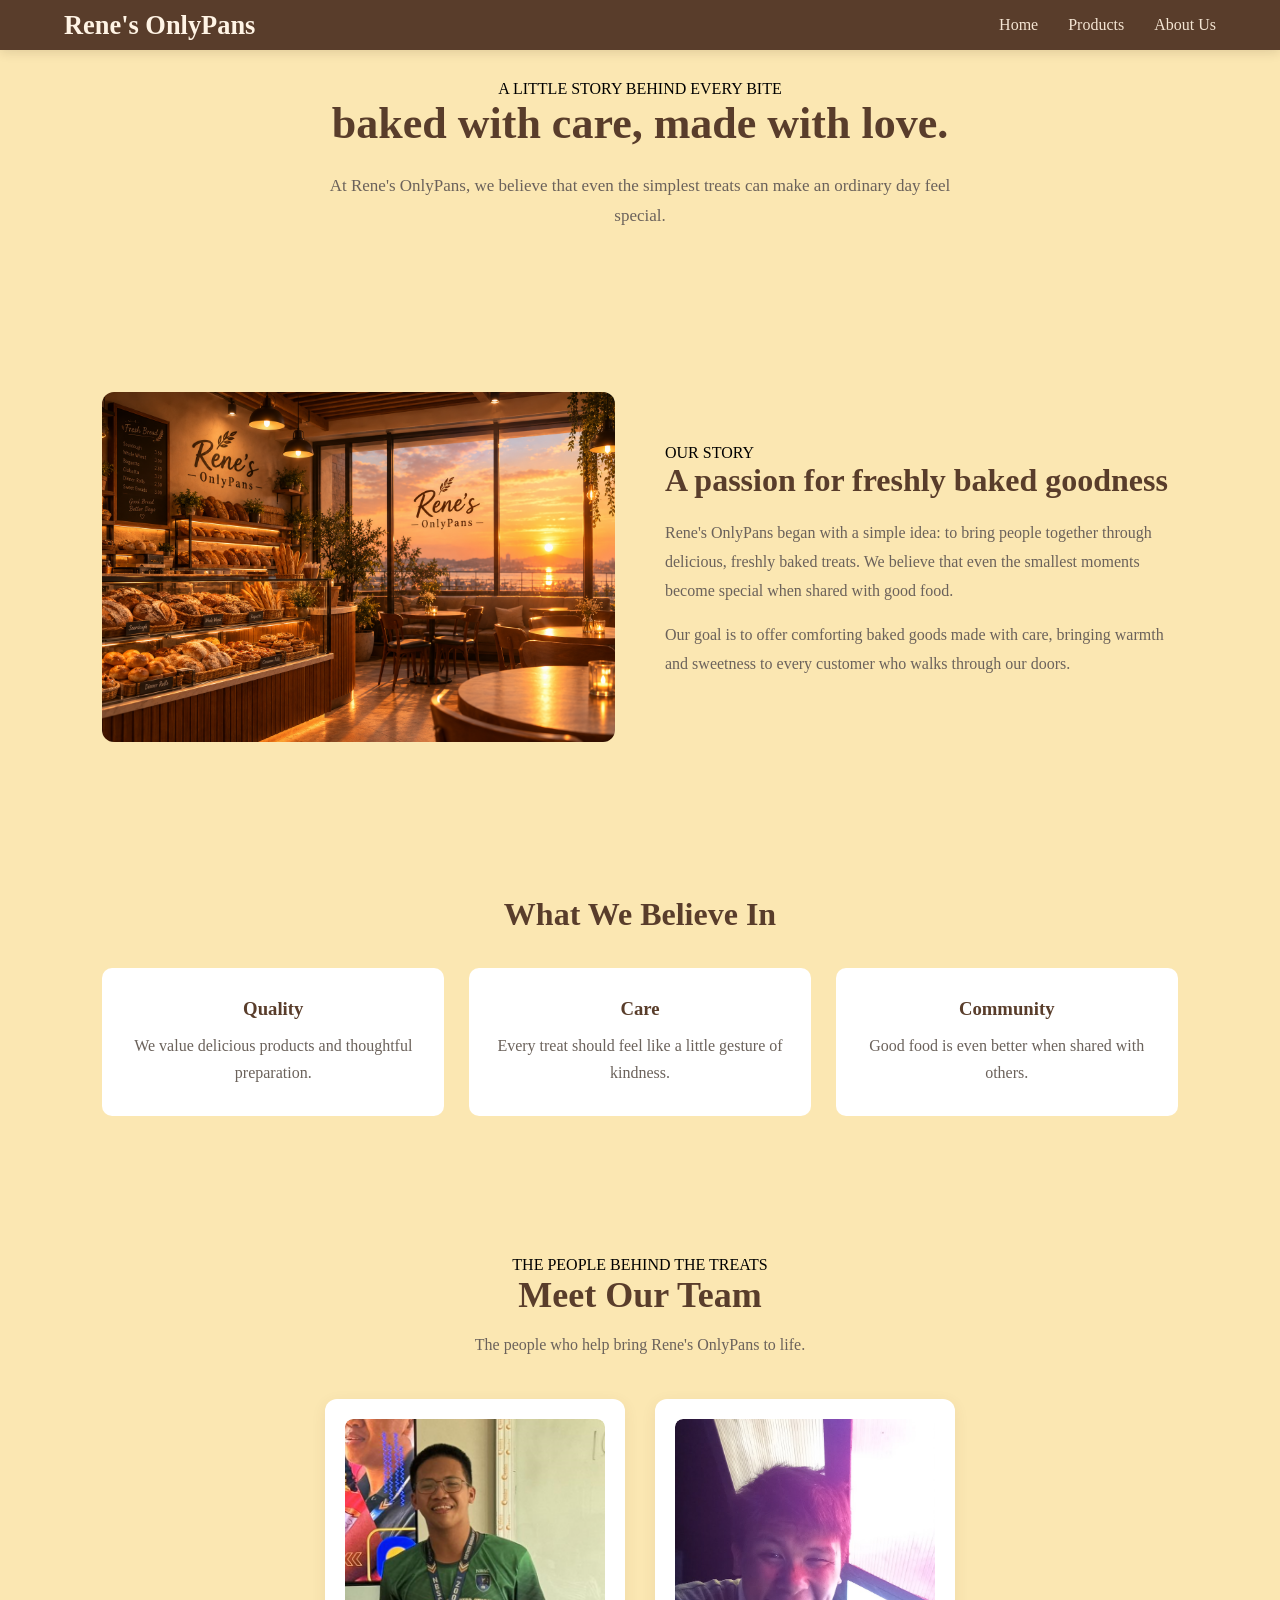
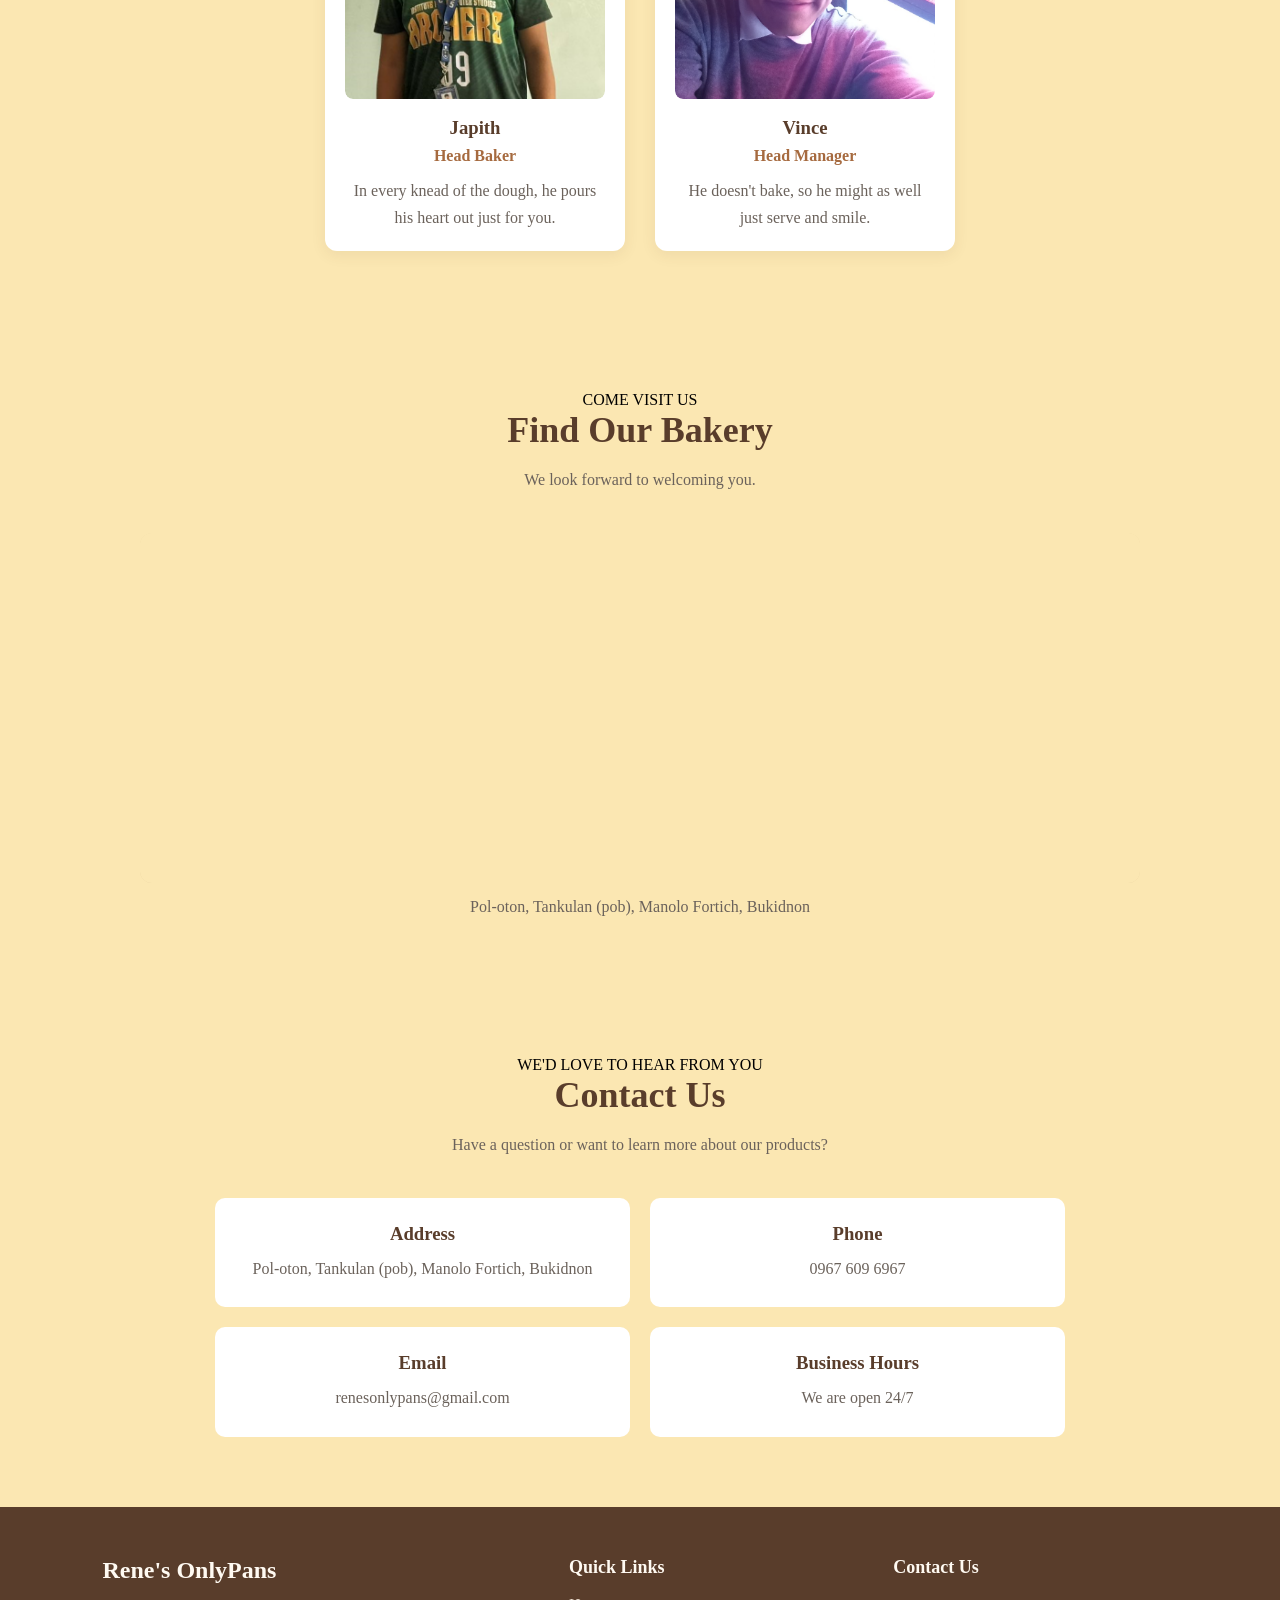
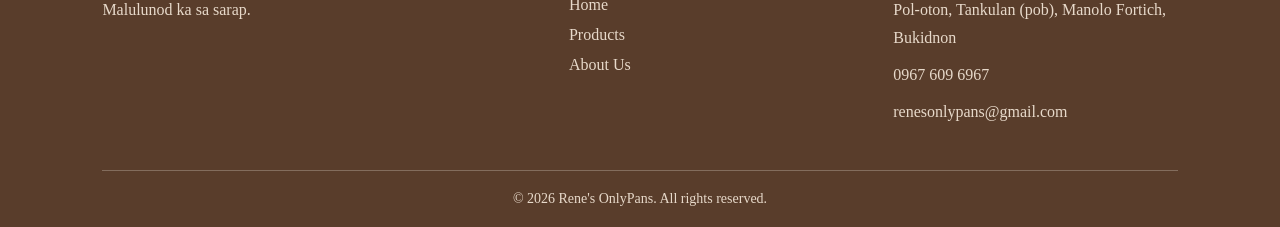
==== about.html @ 85b8dbc4 "created the project" ====
<!DOCTYPE html>
<html lang="en">
<head>
    <meta charset="UTF-8">
    <meta name="viewport" content="width=device-width, initial-scale=1.0">
    <title>About Us | Rene's OnlyPans</title>
    <link rel="stylesheet" href="style.css">
</head>

<body>

    <header>
        <nav class="navbar">
            <a href="index.html" class="logo">Rene's OnlyPans</a>

            <ul class="nav-links">
                <li><a href="index.html">Home</a></li>
                <li><a href="products.html">Products</a></li>
                <li><a href="about.html">About Us</a></li>
            </ul>
        </nav>
    </header>

    <main>
        <section class="about-hero">
            <p class="tagline">A LITTLE STORY BEHIND EVERY BITE</p>
            <h1>baked with care, made with love.</h1>
            <p>
                At Rene's OnlyPans, we believe that even the simplest
                treats can make an ordinary day feel special.
            </p>
        </section>

        
        <section class="about-story">
            <div class="about-image">
                <img src="resources/bakery.png" alt="Inside the Rene's OnlyPans bakery">
            </div>

            <div class="about-content">
                <p class="tagline">OUR STORY</p>
                <h2>A passion for freshly baked goodness</h2>

                <p>
                    Rene's OnlyPans began with a simple idea: to bring
                    people together through delicious, freshly baked treats.
                    We believe that even the smallest moments become
                    special when shared with good food.
                </p>

                <p>
                    Our goal is to offer comforting baked goods made with
                    care, bringing warmth and sweetness to every customer
                    who walks through our doors.
                </p>
            </div>
        </section>

        <section class="about-values">
            <h2>What We Believe In</h2>

            <div class="values-grid">
                <div class="value-card">
                    <h3>Quality</h3>
                    <p>We value delicious products and thoughtful preparation.</p>
                </div>

                <div class="value-card">
                    <h3>Care</h3>
                    <p>Every treat should feel like a little gesture of kindness.</p>
                </div>

                <div class="value-card">
                    <h3>Community</h3>
                    <p>Good food is even better when shared with others.</p>
                </div>
            </div>
        </section>
        
        <section class="team-section">
            <div class="section-heading">
                <p class="tagline">THE PEOPLE BEHIND THE TREATS</p>
                <h2>Meet Our Team</h2>
                <p>The people who help bring Rene's OnlyPans to life.</p>
            </div>

            <div class="team-grid">
    <div class="team-card">
        <div class="portrait-flip">
            <img src="resources/japith.png"
                alt="Portrait of Japith"
                class="portrait-front">

            <img src="resources/jg.png"
                alt="Japith's alternate portrait"
                class="portrait-back">
        </div>

        <h3>Japith</h3>
        <p class="team-role">Head Baker</p>
        <p>In every knead of the dough, he pours his heart out just for you.</p>
    </div>

    <div class="team-card">
        <div class="portrait-flip">
            <img src="resources/vince.jpg"
                alt="Portrait of Vince"
                class="portrait-front">

            <img src="resources/buck.jpg"
                alt="Vince's alternate portrait"
                class="portrait-back">
        </div>

        <h3>Vince</h3>
        <p class="team-role">Head Manager</p>
        <p>He doesn't bake, so he might as well just serve and smile.</p>
    </div>
</div>
        </section>
        
        <section class="location-section">
            <div class="section-heading">
                <p class="tagline">COME VISIT US</p>
                <h2>Find Our Bakery</h2>
                <p>We look forward to welcoming you.</p>
            </div>

            <div class="map-container">
                <iframe
                    src="https://maps.google.com/maps?q=8.367949,124.865828&z=16&output=embed"
                    width="100%"
                    height="350"
                    style="border: 0; border-radius: 12px;"
                    allowfullscreen=""
                    loading="lazy"
                    referrerpolicy="no-referrer-when-downgrade">
                </iframe>
            </div>

            <p class="map-note">
                Pol-oton, Tankulan (pob), Manolo Fortich, Bukidnon
            </p>
        </section>
        
        <section class="contact-section">
            <div class="section-heading">
                <p class="tagline">WE'D LOVE TO HEAR FROM YOU</p>
                <h2>Contact Us</h2>
                <p>Have a question or want to learn more about our products?</p>
            </div>

            <div class="contact-details">
                <div class="contact-item">
                    <h3>Address</h3>
                    <p>Pol-oton, Tankulan (pob), Manolo Fortich, Bukidnon</p>
                </div>

                <div class="contact-item">
                    <h3>Phone</h3>
                    <p>0967 609 6967 </p>
                </div>

                <div class="contact-item">
                    <h3>Email</h3>
                    <p>renesonlypans@gmail.com</p>
                </div>

                <div class="contact-item">
                    <h3>Business Hours</h3>
                    <p>We are open 24/7</p>
                </div>
            </div>
        </section>
        <footer class="site-footer">
    <div class="footer-content">

        <div class="footer-brand">
            <a href="index.html" class="footer-logo">Rene's OnlyPans</a>
            <p>Malulunod ka sa sarap.</p>
        </div>

        <div class="footer-links">
            <h3>Quick Links</h3>
            <a href="index.html">Home</a>
            <a href="products.html">Products</a>
            <a href="about.html">About Us</a>
        </div>

        <div class="footer-contact">
            <h3>Contact Us</h3>
            <p>Pol-oton, Tankulan (pob), Manolo Fortich, Bukidnon</p>
            <p>0967 609 6967 </p>
            <p>renesonlypans@gmail.com</p>
        </div>

    </div>

    <div class="footer-bottom">
        <p>&copy; 2026 Rene's OnlyPans. All rights reserved.</p>
    </div>
</footer>
</main>
<script>
    const header = document.querySelector("header");

    function updateNavbar() {
        if (window.scrollY > 50) {
            header.classList.add("scrolled");
        } else {
            header.classList.remove("scrolled");
        }
    }

    window.addEventListener("scroll", updateNavbar);
    updateNavbar();
</script>
</body>
</html>
---- style.css ----
* {
  margin: 0;
  padding: 0;
  box-sizing: border-box;
}

header {
    background-color: #593D2B;
    padding: 0 5%;
    box-shadow: 0 3px 10px rgba(50, 30, 15, 0.12);

    position: fixed;
    top: 0;
    left: 0;
    width: 100%;
    box-sizing: border-box;
    z-index: 1000;

    transition:
        background-color 0.35s ease,
        backdrop-filter 0.35s ease,
        box-shadow 0.35s ease;
}

header.scrolled {
    background-color: rgba(89, 61, 43, 0.72);
    backdrop-filter: blur(14px);
    -webkit-backdrop-filter: blur(14px);
    box-shadow: 0 4px 20px rgba(35, 22, 14, 0.18);
}

.navbar {
    max-width: 1200px;
    min-height: 50px;
    margin: 0 auto;
    display: flex;
    align-items: center;
    justify-content: space-between;
    gap: 24px;
}

.logo {
    color: #FFF4E5;
    font-size: 1.65rem;
    font-weight: bold;
    text-decoration: none;
    white-space: nowrap;
}

.nav-links {
    display: flex;
    align-items: center;
    gap: 30px;
    list-style: none;
    margin: 0;
    padding: 0;
}

.nav-links a {
    color: #F4E5D3;
    text-decoration: none;
    font-size: 1rem;
    font-weight: 500;
    transition: color 0.2s ease;
}

.nav-links a:hover {
    color: #E6B77A;
}

@media (max-width: 600px) {
    header {
        padding: 0 5%;
    }

    .navbar {
        min-height: 75px;
        flex-wrap: wrap;
        justify-content: center;
        padding: 16px 0;
        gap: 14px;
    }

    .logo {
        font-size: 1.45rem;
    }

    .nav-links {
        gap: 20px;
        flex-wrap: wrap;
        justify-content: center;
    }
}

.featured {
    background-color: #FBE7B2;
    padding: 70px 8%;
    text-align: center;
}

.section-heading {
    margin-bottom: 40px;
}

.section-heading h2 {
    color: #593D2B;
    font-size: 36px;
    margin-bottom: 15px;
}

.section-heading > p:last-child {
    color: #6B625B;
    line-height: 1.7;
}

.featured-grid {
    display: grid;
    grid-template-columns: repeat(3, 1fr);
    gap: 25px;
    margin-bottom: 35px;
    text-align: left;
}

.product-card {
    background-color: #29231F;
    padding: 15px;
    border-radius: 10px;
    box-shadow: 0 8px 15px rgba(0, 0, 0, 0.15),
                0 20px 40px rgba(0, 0, 0, 0.25);

    transition: transform 0.3s ease, box-shadow 0.3s ease;
}

.product-card:hover {
    transform: translateY(-6px);
    box-shadow: 0 12px 20px rgba(0, 0, 0, 0.2),
                0 25px 45px rgba(0, 0, 0, 0.3);
}

.product-card img {
    width: 100%;
    height: 200px;
    object-fit: cover;
    object-position: center;
    border-radius: 7px;
    margin-bottom: 15px;
    display: block;
}

.featured {
    background-color: #FBE7B2;
    padding: 70px 8%;
    text-align: center;
}

.section-heading {
    margin-bottom: 40px;
}

.section-heading h2 {
    color: #593D2B;
    font-size: 36px;
    margin-bottom: 15px;
}

.section-heading > p:last-child {
    color: #6B625B;
    line-height: 1.7;
}

.featured-grid {
    display: grid;
    grid-template-columns: repeat(3, 1fr);
    gap: 25px;
    margin-bottom: 35px;
    text-align: left;
}

.product-card {
    background-color: white;
    padding: 15px;
    border-radius: 10px;
    box-shadow: 0 4px 15px rgba(89, 61, 43, 0.08);
}

.product-card img {
    width: 100%;
    height: 200px;
    object-fit: cover;
    border-radius: 7px;
    margin-bottom: 15px;
}

.product-card h3 {
    color: #593D2B;
    margin-bottom: 8px;
}

.product-card p {
    color: #6B625B;
    line-height: 1.6;
    margin-bottom: 10px;
}

@media (max-width: 768px) {
    .featured-grid {
        grid-template-columns: 1fr;
    }

    .section-heading h2 {
        font-size: 28px;
    }
}

.products-intro {
    text-align: center;
    padding: 142px 8% 40px;
}

.products-intro h1 {
    color: #593D2B;
    font-size: 42px;
    margin-bottom: 15px;
}

.products-intro > p:last-child {
    color: #6B625B;
    line-height: 1.7;
}

.products-section {
    padding: 20px 8% 80px;
}

.products-grid {
    display: grid;
    grid-template-columns: repeat(3, 1fr);
    gap: 25px;
}

.product-price {
    color: #A66A3F;
    font-weight: bold;
    margin-top: 12px;
}

@media (max-width: 768px) {
    .products-grid {
        grid-template-columns: repeat(2, 1fr);
    }

    .products-intro h1 {
        font-size: 34px;
    }
}

@media (max-width: 480px) {
    .products-grid {
        grid-template-columns: 1fr;
    }
}

.about-hero {
    background-color: #FBE7B2;
    text-align: center;
    padding: 80px 12%;
}

.about-hero h1 {
    color: #593D2B;
    font-size: 44px;
    line-height: 1.2;
    margin-bottom: 20px;
}

.about-hero > p:last-child {
    color: #6B625B;
    font-size: 17px;
    line-height: 1.8;
    max-width: 650px;
    margin: 0 auto;
}

.about-story {
    display: grid;
    grid-template-columns: 1fr 1fr;
    align-items: center;
    gap: 50px;
    padding: 80px 8%;
}

.about-image img {
    width: 100%;
    height: 350px;
    object-fit: cover;
    border-radius: 12px;
}

.about-content h2 {
    color: #593D2B;
    font-size: 32px;
    margin-bottom: 20px;
}

.about-content > p:not(.tagline) {
    color: #6B625B;
    line-height: 1.8;
    margin-bottom: 15px;
}

.about-values {
    background-color: #FBE7B2;
    padding: 70px 8%;
    text-align: center;
}

.about-values > h2 {
    color: #593D2B;
    font-size: 32px;
    margin-bottom: 35px;
}

.values-grid {
    display: grid;
    grid-template-columns: repeat(3, 1fr);
    gap: 25px;
}

.value-card {
    background-color: white;
    padding: 30px 20px;
    border-radius: 10px;
}

.value-card h3 {
    color: #593D2B;
    margin-bottom: 12px;
}

.value-card p {
    color: #6B625B;
    line-height: 1.7;
}

@media (max-width: 768px) {
    .about-hero h1 {
        font-size: 34px;
    }

    .about-story {
        grid-template-columns: 1fr;
        gap: 30px;
        padding: 50px 6%;
    }

    .values-grid {
        grid-template-columns: 1fr;
    }
}

.bakery-section {
    padding: 70px 8%;
    text-align: center;
}

.bakery-photo {
    max-width: 900px;
    margin: 0 auto;
}

.bakery-photo img {
    display: block;
    width: 100%;
    height: 420px;
    object-fit: cover;
    border-radius: 12px;
}

.bakery-photo p {
    color: #6B625B;
    margin-top: 12px;
}

.team-section {
    background-color: #FBE7B2;
    padding: 70px 8%;
    text-align: center;
}

.team-grid {
    display: grid;
    grid-template-columns: repeat(2, minmax(0, 300px));
    justify-content: center;
    gap: 30px;
}

.team-card {
    background-color: white;
    padding: 20px;
    border-radius: 12px;
    box-shadow: 0 4px 15px rgba(89, 61, 43, 0.08);
}

.team-card img {
    width: 100%;
    height: 280px;
    object-fit: cover;
    border-radius: 8px;
    margin-bottom: 18px;
}

.team-card h3 {
    color: #593D2B;
    margin-bottom: 8px;
}

.team-role {
    color: #A66A3F;
    font-weight: bold;
    margin-bottom: 12px;
}

.team-card p:last-child {
    color: #6B625B;
    line-height: 1.7;
}

.portrait-flip {
    position: relative;
    width: 100%;
    height: 280px;
    margin-bottom: 18px;
    overflow: hidden;
    border-radius: 8px;
}

.portrait-flip img {
    position: absolute;
    top: 0;
    left: 0;
    width: 100%;
    height: 100%;
    object-fit: cover;
    display: block;
    margin: 0;
    border-radius: 8px;
    transition: opacity 0.5s ease;
}

/* Front image is visible by default */
.portrait-front {
    opacity: 1;
    z-index: 2;
}

/* Back image stays underneath */
.portrait-back {
    opacity: 0;
    z-index: 1;
}

/* Hover fades the front image away */
.team-card:hover .portrait-front {
    opacity: 0;
}

.team-card:hover .portrait-back {
    opacity: 1;
}

.location-section {
    padding: 70px 8%;
    text-align: center;
}

.map-container {
    max-width: 1000px;
    margin: 0 auto;
    overflow: hidden;
    border-radius: 12px;
}

.map-container iframe {
    display: block;
}

.map-note {
    color: #6B625B;
    margin-top: 15px;
}

.contact-section {
    background-color: #FBE7B2;
    padding: 70px 8%;
    text-align: center;
}

.contact-details {
    display: grid;
    grid-template-columns: repeat(2, minmax(0, 1fr));
    gap: 20px;
    max-width: 850px;
    margin: 0 auto;
}

.contact-item {
    background-color: white;
    padding: 25px 20px;
    border-radius: 10px;
}

.contact-item h3 {
    color: #593D2B;
    margin-bottom: 10px;
}

.contact-item p {
    color: #6B625B;
    line-height: 1.7;
    overflow-wrap: anywhere;
}

@media (max-width: 600px) {
    .bakery-photo img {
        height: 280px;
    }

    .team-grid,
    .contact-details {
        grid-template-columns: 1fr;
    }

    .team-card img {
        height: 300px;
    }
}

.site-footer {
    background-color: #593D2B;
    color: #FFFaf2;
    padding: 50px 8% 20px;
}

.footer-content {
    display: grid;
    grid-template-columns: 1.5fr 1fr 1fr;
    gap: 40px;
    padding-bottom: 35px;
}

.footer-logo {
    display: inline-block;
    color: #FFFaf2;
    font-size: 24px;
    font-weight: bold;
    text-decoration: none;
    margin-bottom: 12px;
}

.footer-brand p,
.footer-contact p {
    color: #E7D9CA;
    line-height: 1.8;
    margin-bottom: 8px;
    overflow-wrap: anywhere;
}

.footer-links h3,
.footer-contact h3 {
    font-size: 18px;
    margin-bottom: 18px;
}

.footer-links a {
    display: block;
    color: #E7D9CA;
    text-decoration: none;
    margin-bottom: 12px;
    transition: color 0.3s ease;
}

.footer-links a:hover {
    color: #D9A66C;
}

.footer-bottom {
    border-top: 1px solid rgba(255, 250, 242, 0.25);
    padding-top: 20px;
    text-align: center;
    color: #E7D9CA;
    font-size: 14px;
}

@media (max-width: 768px) {
    .footer-content {
        grid-template-columns: 1fr 1fr;
        gap: 30px;
    }

    .footer-brand {
        grid-column: 1 / -1;
    }
}

@media (max-width: 480px) {
    .footer-content {
        grid-template-columns: 1fr;
    }

    .footer-brand {
        grid-column: auto;
    }
}

.order-section {
    padding: 30px 8%;
}

.order-section > h2 {
    color: #593D2B;
    font-size: 28px;
    margin-bottom: 8px;
}

.order-section > p {
    color: #6B625B;
    margin-bottom: 20px;
}

/* Three compact products per row */
.order-products {
    display: grid;
    grid-template-columns: repeat(3, minmax(0, 1fr));
    gap: 14px;
}

.order-product {
    display: grid;
    grid-template-columns: 65px minmax(0, 1fr);
    align-items: center;
    gap: 10px;
    padding: 10px;
    background-color: #FFFAF2;
    border: 1px solid #E9DCCB;
    border-radius: 10px;
    box-shadow: 0 4px 10px rgba(89, 61, 43, 0.10);
    transition: transform 0.2s ease, box-shadow 0.2s ease;
}

.order-product:hover {
    transform: translateY(-3px);
    box-shadow: 0 8px 16px rgba(89, 61, 43, 0.18);
}

.order-product img {
    width: 65px;
    height: 65px;
    object-fit: cover;
    border-radius: 7px;
    display: block;
}

.order-product-info {
    min-width: 0;
}

.order-product-info h3 {
    color: #593D2B;
    font-size: 14px;
    margin: 0 0 4px;
}

.order-product-info p {
    color: #A66A3F;
    font-size: 13px;
    font-weight: bold;
    margin: 0 0 8px;
}

.order-product-info label {
    display: block;
    color: #593D2B;
    font-size: 12px;
    margin-bottom: 4px;
}

.order-product-info input {
    width: 100%;
    max-width: 75px;
    padding: 6px;
    border: 1px solid #D8C5B2;
    border-radius: 5px;
    font-size: 13px;
    box-sizing: border-box;
}

.cart-total {
    text-align: right;
    margin-top: 20px;
    color: #593D2B;
}

@media (max-width: 900px) {
    .order-products {
        grid-template-columns: repeat(2, minmax(0, 1fr));
    }
}

@media (max-width: 520px) {
    .order-section {
        padding: 25px 5%;
    }

    .order-products {
        grid-template-columns: 1fr;
        gap: 10px;
    }

    .order-product {
        grid-template-columns: 65px minmax(0, 1fr);
    }
}

.order-intro {
    background: linear-gradient(
        135deg,
        #FFF1CC,
        #FFF8EC,
        #FBE7B2
    );
    text-align: center;
    padding: 125px 8% 55px;
    box-sizing: border-box;
    border-bottom: 1px solid #E9DCCB;
    position: relative;
    overflow: hidden;
}

/* Small decorative accents */
.order-intro::before,
.order-intro::after {
    content: "✦";
    position: absolute;
    color: rgba(166, 106, 63, 0.18);
    font-size: 100px;
    pointer-events: none;
}

.order-intro::before {
    top: 25px;
    left: 8%;
    transform: rotate(-15deg);
}

.order-intro::after {
    bottom: 5px;
    right: 8%;
    transform: rotate(15deg);
}

.order-intro .tagline {
    color: #A66A3F;
    font-size: 12px;
    font-weight: bold;
    letter-spacing: 4px;
    margin-bottom: 18px;
}

.order-intro h1 {
    color: #593D2B;
    font-size: clamp(34px, 5vw, 48px);
    line-height: 1.15;
    margin: 0 0 18px;
}

.order-description {
    max-width: 520px;
    margin: 0 auto 22px;
    color: #6B625B;
    font-size: 16px;
    line-height: 1.8;
}

.order-intro-divider {
    display: flex;
    justify-content: center;
    align-items: center;
    gap: 12px;
    color: #A66A3F;
    font-size: 12px;
}

@media (max-width: 600px) {
    .order-intro {
        padding: 115px 6% 40px;
    }

    .order-intro .tagline {
        letter-spacing: 2px;
    }

    .order-intro::before,
    .order-intro::after {
        font-size: 60px;
    }
}

.order-cta {
    text-align: center;
    margin-top: 40px;
}

.order-cta p {
    color: #6B625B;
    margin-bottom: 18px;
}

@media (max-width: 600px) {
    .order-intro {
        padding: 150px 5% 45px;
    }

    .order-intro h1 {
        font-size: 32px;
    }
}

.customer-section {
    background-color: #FBE7B2;
    padding: 50px 8%;
}

.customer-section h2 {
    color: #593D2B;
    font-size: 30px;
    margin-bottom: 10px;
}

.customer-section > p {
    color: #6B625B;
    margin-bottom: 30px;
}

#customer-form {
    max-width: 700px;
}

.form-group {
    margin-bottom: 22px;
}

.form-group > label {
    display: block;
    color: #593D2B;
    font-weight: bold;
    margin-bottom: 8px;
}

.form-group input[type="text"],
.form-group input[type="tel"],
.form-group textarea {
    width: 100%;
    padding: 12px;
    border: 1px solid #D8C5B2;
    border-radius: 6px;
    font: inherit;
    background-color: white;
}

.form-group textarea {
    min-height: 100px;
    resize: vertical;
}

.order-type-options {
    display: flex;
    flex-wrap: wrap;
    gap: 25px;
}

.order-type-options label {
    display: flex;
    align-items: center;
    gap: 8px;
    color: #593D2B;
}

.order-type-options input {
    accent-color: #593D2B;
}

.checkout-section,
.payment-section,
.success-section {
    padding: 50px 8%;
}

.checkout-section h2,
.payment-section h2,
.success-section h2 {
    color: #593D2B;
    font-size: 30px;
    margin-bottom: 12px;
}

.checkout-section > p,
.payment-section > p,
.success-section > p {
    color: #6B625B;
    line-height: 1.7;
    margin-bottom: 25px;
}

.empty-cart {
    color: #6B625B;
    padding: 20px 0;
}

.summary-item {
    display: flex;
    justify-content: space-between;
    gap: 20px;
    padding: 15px 0;
    border-bottom: 1px solid #E9DCCB;
    color: #593D2B;
}

.checkout-total {
    width: 100%;
    max-width: 450px;
    margin: 25px auto;
    color: #593D2B;
    box-sizing: border-box;
    align-self: center;
    justify-content: center;
}

.checkout-total p {
    display: flex;
    justify-content: space-between;
    gap: 20px;
    margin-bottom: 12px;
}

.checkout-total h3 {
    display: flex;
    justify-content: space-between;
    gap: 20px;
    border-top: 1px solid #D8C5B2;
    padding-top: 18px;
    margin-top: 15px;
}

.secondary-button {
    background-color: #E9DCCB;
    color: #593D2B;
    padding: 14px 24px;
    border: none;
    border-radius: 6px;
    font-weight: bold;
    cursor: pointer;
    margin-right: 10px;
}

.checkout-section button,
.payment-section button,
.success-section button {
    cursor: pointer;
    border: none;
    font: inherit;
}

.payment-section,
.success-section {
    background-color: #FFFaf2;
}

.payment-section label {
    display: block;
    color: #593D2B;
    font-weight: bold;
    margin: 20px 0 8px;
}

.payment-section select {
    display: block;
    width: 100%;
    max-width: 400px;
    padding: 12px;
    margin-bottom: 25px;
    border: 1px solid #D8C5B2;
    border-radius: 6px;
    background-color: white;
    font: inherit;
}

#review-actions {
    margin-top: 20px;
}

#review-actions[hidden],
#payment-section[hidden],
#success-section[hidden],
#address-group[hidden] {
    display: none;
}

@media (max-width: 480px) {
    .summary-item {
        flex-direction: column;
        gap: 5px;
    }

    .checkout-total {
        max-width: 100%;
    }
}

.checkout-section {
    background-color: #FBE7B2;
    padding: 60px 8%;
}

.checkout-section > h2 {
    color: #593D2B;
    font-size: 32px;
    margin-bottom: 10px;
}

.checkout-section > p {
    color: #6B625B;
    margin-bottom: 30px;
}

#summary-content {
    background-color: #FFFaf2;
    border: 1px solid #E9DCCB;
    border-radius: 10px;
    padding: 25px;
}

.summary-item {
    display: flex;
    justify-content: space-between;
    align-items: center;
    gap: 20px;
    padding: 18px 0;
    border-bottom: 1px solid #E9DCCB;
    color: #593D2B;
}

.summary-item:first-child {
    padding-top: 0;
}

.summary-item span {
    line-height: 1.6;
}

.summary-item strong {
    white-space: nowrap;
    color: #A66A3F;
}

.order-customer-summary {
    padding-top: 20px;
    margin-top: 10px;
}

.order-customer-summary p {
    color: #6B625B;
    line-height: 1.8;
    overflow-wrap: anywhere;
}

.empty-cart {
    color: #8A8179;
    text-align: center;
    padding: 20px 0;
}

.checkout-total {
    max-width: 450px;
    margin: 30px 0 30px auto;
    padding: 25px;
    background-color: #FFFaf2;
    border-radius: 10px;
}

.checkout-total p {
    display: flex;
    justify-content: space-between;
    gap: 20px;
    color: #6B625B;
    margin-bottom: 15px;
}

.checkout-total h3 {
    display: flex;
    justify-content: space-between;
    gap: 20px;
    border-top: 1px solid #D8C5B2;
    padding-top: 20px;
    margin-top: 10px;
    color: #593D2B;
    font-size: 22px;
}

#review-actions {
    display: flex;
    flex-wrap: wrap;
    gap: 12px;
    margin-top: 20px;
}

#review-actions[hidden] {
    display: none;
}

#review-actions .hero-button,
#review-order-btn {
    border: none;
    cursor: pointer;
    font: inherit;
}

@media (max-width: 600px) {
    .checkout-section {
        padding: 40px 6%;
    }

    #summary-content {
        padding: 18px;
    }

    .summary-item {
        align-items: flex-start;
        flex-direction: column;
        gap: 8px;
    }

    .checkout-total {
        max-width: 100%;
        padding: 20px;
    }

    .checkout-total h3 {
        font-size: 19px;
    }
}

.hero {
    min-height: 580px;
    display: flex;
    align-items: center;
    justify-content: center;
    text-align: center;
    padding: 60px 20px;
    background:
        linear-gradient(
            rgba(35, 22, 14, 0.58),
            rgba(35, 22, 14, 0.68)
        ),
        url("resources/bread.png");

    background-size: cover;
    background-position: center;
    background-repeat: no-repeat;

    color: #FFFAF2;

}

.hero-content {
    max-width: 750px;
}

.hero-tagline {
    color: #E6B77A;
    font-size: 0.85rem;
    font-weight: bold;
    letter-spacing: 4px;
    margin-bottom: 18px;
}

.hero h1 {
    font-size: clamp(2.5rem, 6vw, 4.5rem);
    line-height: 1.1;
    margin: 0 0 24px;
}

.hero-description {
    max-width: 550px;
    margin: 0 auto 32px;
    font-size: 1.1rem;
    line-height: 1.8;
    color: #F4E5D3;
}

.hero-button {
    display: inline-block;
    padding: 14px 30px;
    background-color: #29231F;
    color: #e7dad1;
    text-decoration: none;
    font-weight: bold;
    border-radius: 6px;
    transition: background-color 0.2s, transform 0.2s;
}

.hero-button:hover {
    background-color: #46352A;
    transform: translateY(-2px);
}

@media (max-width: 600px) {
    .hero {
        min-height: 480px;
    }

    .hero-description {
        font-size: 1rem;
    }
}

body {
    background-color: #FBE7B2;
}

.map-container iframe {
    width: 100%;
    height: 350px;
    border: 10px solid #080808;
    border-radius: 30px;
    box-shadow: 0 6px 18px rgba(89, 61, 43, 0.2);
    box-sizing: border-box;
}
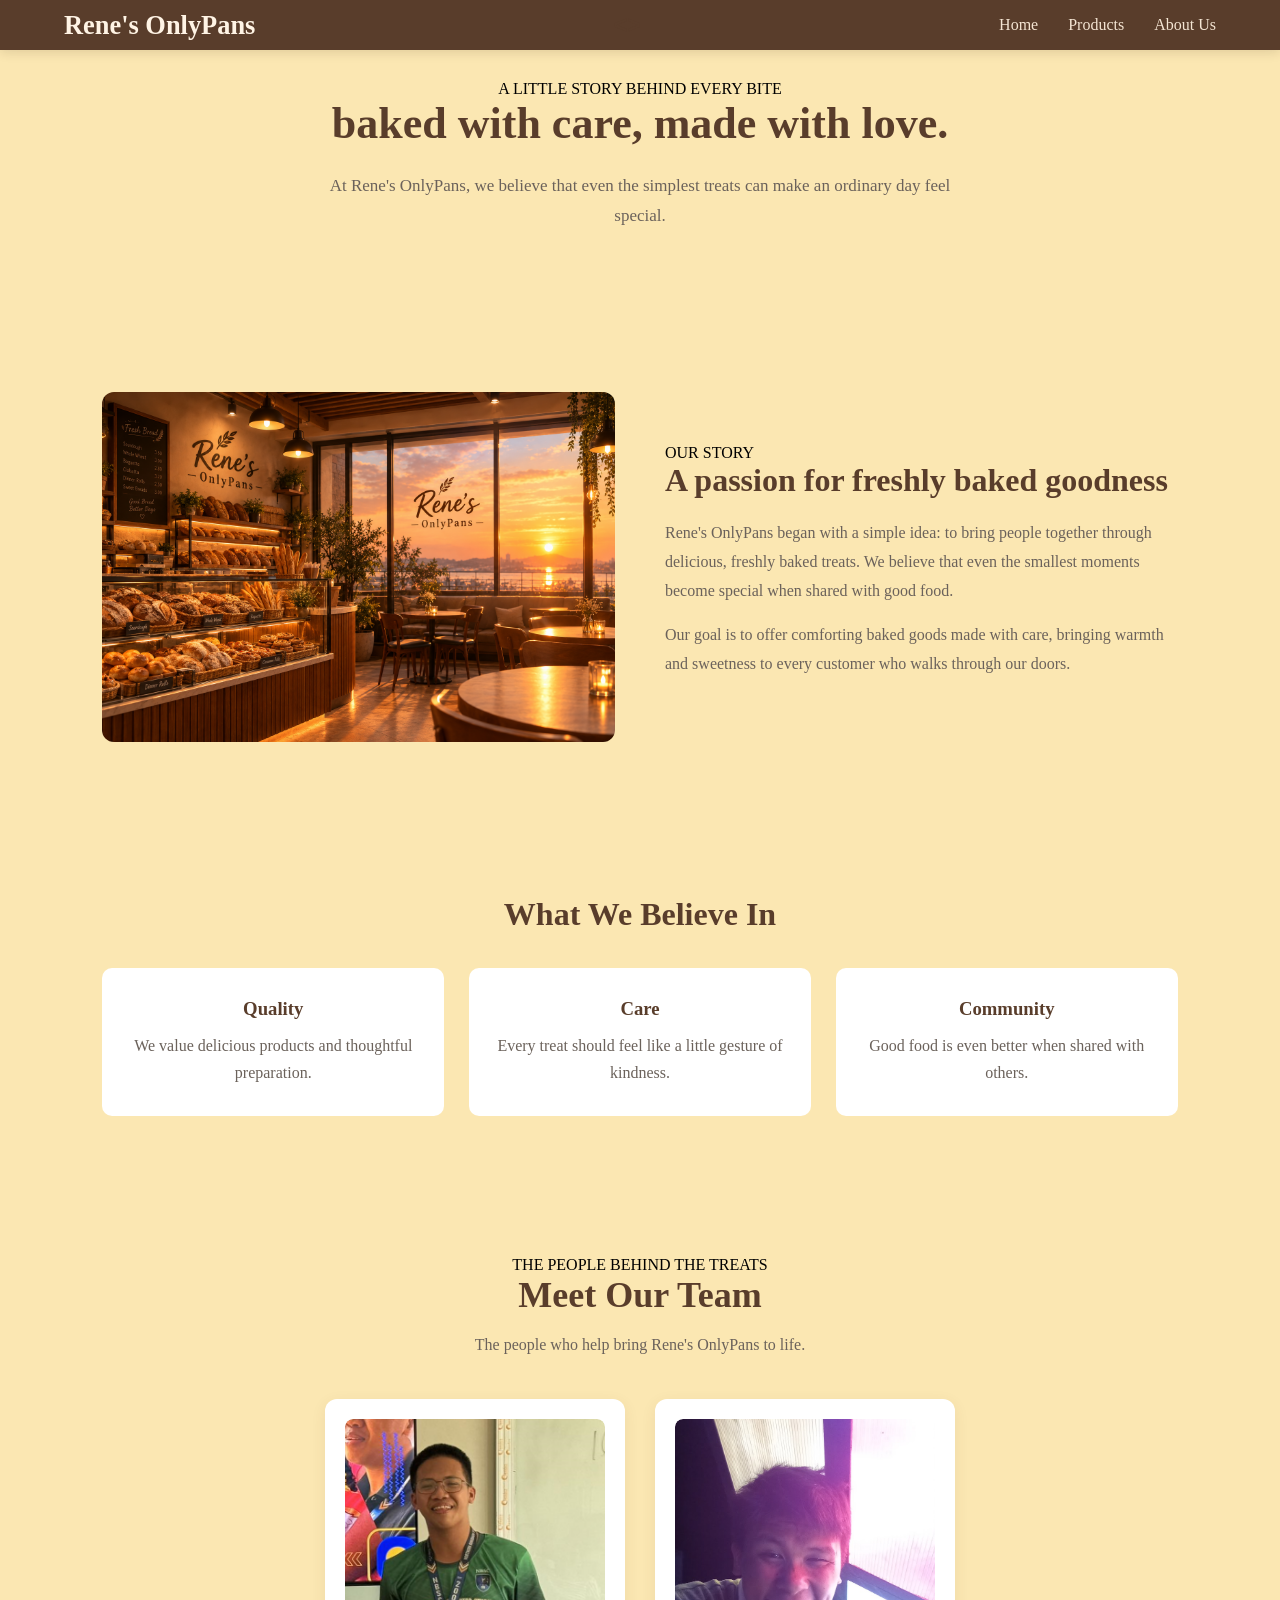
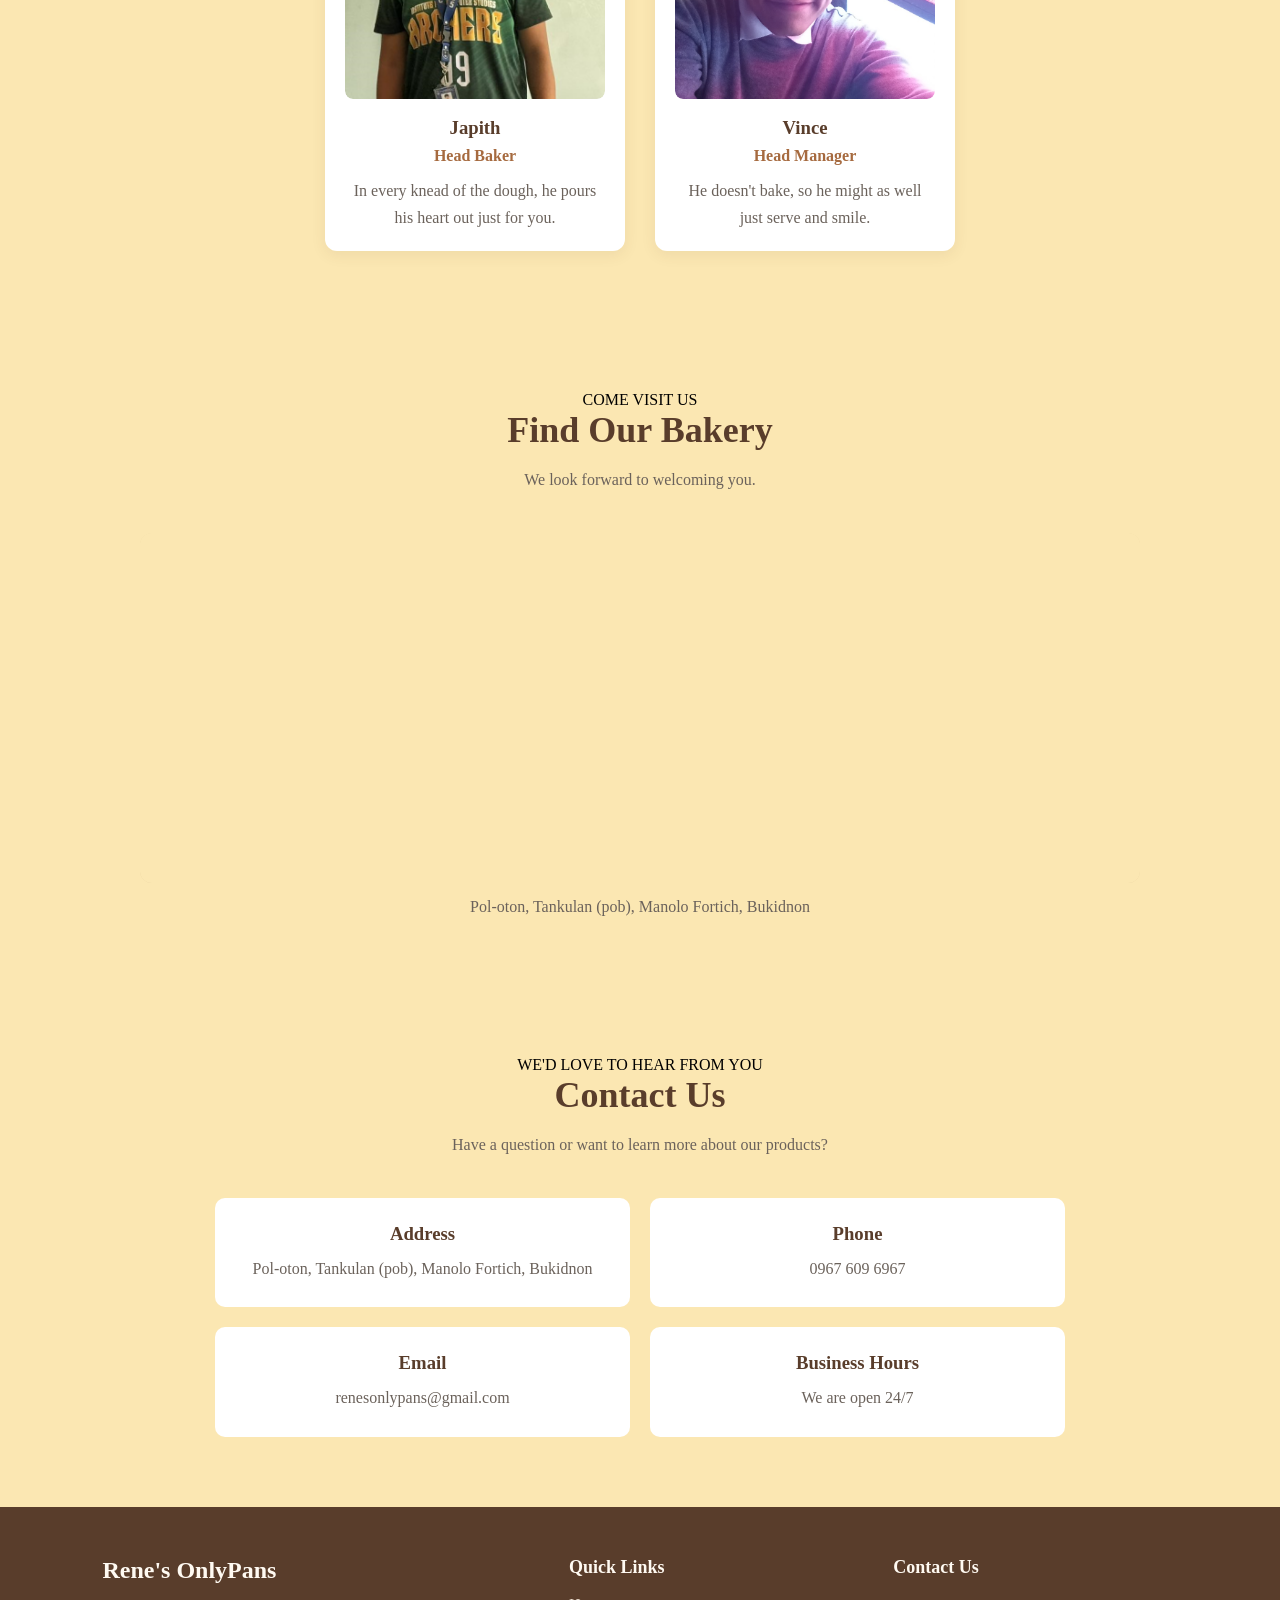
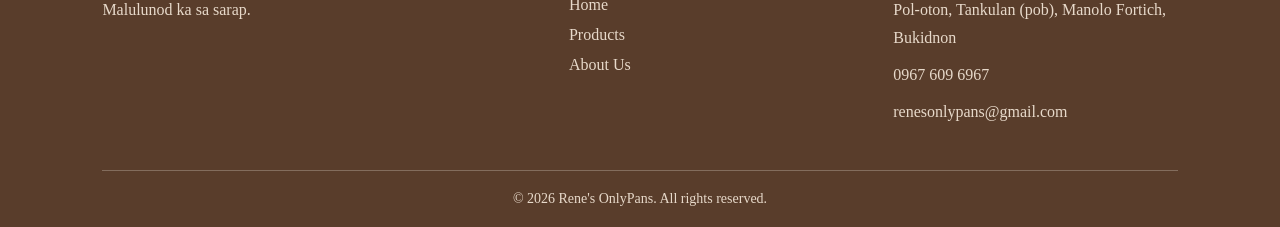
==== commit 328e4277: "updated" ====
--- a/about.html
+++ b/about.html
@@ -6,6 +6,7 @@
     <meta name="viewport" content="width=device-width, initial-scale=1.0">
     <title>About Us | Rene's OnlyPans</title>
     <link rel="stylesheet" href="style.css">
+    <link rel="stylesheet" href="surprise.css">
 </head>
 
 <body>
@@ -13,7 +14,12 @@
     <header>
         <nav class="navbar">
             <a href="index.html" class="logo">Rene's OnlyPans</a>
-
+            <button class="surprise-trigger"
+                id="openSurprise"
+                type="button"
+                aria-label="Open a surprise">
+                &lt;&gt;
+            </button>
             <ul class="nav-links">
                 <li><a href="index.html">Home</a></li>
                 <li><a href="products.html">Products</a></li>
@@ -216,5 +222,41 @@
     window.addEventListener("scroll", updateNavbar);
     updateNavbar();
 </script>
+<script src="surprise.js"></script>
+
+<dialog id="surprisePopup" class="surprise-popup">
+    <div class="surprise-overlay-content">
+
+        <img src="resources/images_PhotoGrid.png"
+            alt=""
+            class="surprise-image">
+
+        <div class="surprise-card">
+            <p class="surprise-label">SPECIAL MESSAGE</p>
+
+            <h2>Hey, you!</h2>
+
+            <p class="surprise-message">
+                Will you be my dance on Solidarity Night? Just the two of us slow dancing under the stars....
+            </p>
+
+            <button id="yesSurprise" class="surprise-yes" type="button">
+                Yes ❤️
+            </button>
+
+            <button id="noSurprise" class="surprise-no" type="button">
+                No
+            </button>
+
+            <audio id="surpriseAudio" preload="auto">
+                <source src="resources/Lord Huron - The Night We Met (Official Audio) - Lord Huron.mp3" type="audio/mpeg">
+            </audio>
+        </div>
+    </div>
+</dialog>
+<script src="surprise.js"></script>
 </body>
 </html>
+
+</body>
+</html>
--- a/style.css
+++ b/style.css
@@ -1155,7 +1155,7 @@
     align-items: center;
     justify-content: center;
     text-align: center;
-    padding: 60px 20px;
+    padding: 142px 8% 40px;
     background:
         linear-gradient(
             rgba(35, 22, 14, 0.58),
--- a/surprise.css
+++ b/surprise.css
@@ -0,0 +1,209 @@
+
+.surprise-trigger {
+    background: none;
+    border: none;
+    color: #593D2B;
+    font-size: 23px;
+    font-weight: bold;
+    cursor: pointer;
+    padding: 8px 12px;
+}
+
+.surprise-trigger:hover {
+    color: #A66A3F;
+}
+
+/* Native dialog */
+.surprise-popup {
+    position: fixed;
+    inset: 0;
+    width: 100%;
+    height: 100%;
+    max-width: none;
+    max-height: none;
+    margin: 0;
+    padding: 0;
+    border: none;
+    background: transparent;
+    overflow: auto;
+}
+
+.surprise-popup::backdrop {
+    background: rgba(35, 25, 18, 0.65);
+    backdrop-filter: blur(7px);
+    -webkit-backdrop-filter: blur(7px);
+}
+
+.surprise-overlay-content {
+    position: relative;
+    min-height: 100%;
+    display: flex;
+    align-items: center;
+    justify-content: center;
+    box-sizing: border-box;
+    padding: 30px;
+}
+
+.surprise-image {
+    position: fixed;
+    left: 0;
+    bottom: 0;
+
+    width: clamp(180px, 30vw, 400px);
+    height: auto;
+    max-height: 75vh;
+
+    object-fit: contain;
+    object-position: bottom left;
+
+    filter: drop-shadow(0 12px 20px rgba(0, 0, 0, 0.2));
+    animation: surpriseImageIn 0.7s ease both;
+    z-index: 1;
+}
+
+.surprise-card {
+    width: min(420px, 80vw);
+    box-sizing: border-box;
+    padding: 30px;
+    background: #FFFAF2;
+    color: #593D2B;
+    border: 1px solid #E9DCCB;
+    border-radius: 16px;
+    box-shadow: 0 18px 55px rgba(0, 0, 0, 0.25);
+    text-align: center;
+    margin-left: 20%;
+}
+
+.surprise-label {
+    color: #A66A3F;
+    font-size: 11px;
+    font-weight: bold;
+    letter-spacing: 3px;
+}
+
+.surprise-card h2 {
+    font-size: 28px;
+    margin-bottom: 16px;
+}
+
+.surprise-message {
+    color: #6B625B;
+    font-size: 15px;
+    line-height: 1.8;
+}
+
+.surprise-audio {
+    margin: 22px 0;
+    padding: 14px;
+    background: #FFF1CC;
+    border-radius: 10px;
+}
+
+.surprise-audio span {
+    font-size: 30px;
+}
+
+.surprise-audio p {
+    margin-bottom: 0;
+    font-size: 13px;
+}
+
+.surprise-ok {
+    background: #593D2B;
+    color: #FFFAF2;
+    border: none;
+    border-radius: 7px;
+    padding: 11px 35px;
+    font-size: 15px;
+    cursor: pointer;
+}
+
+.surprise-ok:hover {
+    background: #A66A3F;
+}
+
+@media (max-width: 650px) {
+    .surprise-overlay-content {
+        flex-direction: column;
+        gap: 15px;
+        padding: 20px;
+    }
+
+    .surprise-image {
+        position: static;
+        width: 120px;
+        max-height: 20vh;
+    }
+
+    .surprise-card {
+        width: min(420px, 90vw);
+        padding: 22px;
+        margin-left: 0;
+    }
+
+    .surprise-card h2 {
+        font-size: 23px;
+    }
+
+    .surprise-message {
+        font-size: 14px;
+    }
+}
+
+/* ===== YES AND NO BUTTONS ===== */
+.surprise-buttons {
+    display: flex;
+    justify-content: center;
+    align-items: center;
+    gap: 14px;
+    margin-top: 24px;
+}
+
+.surprise-yes,
+.surprise-no {
+    min-width: 110px;
+    padding: 12px 24px;
+    border: none;
+    border-radius: 8px;
+    font-family: inherit;
+    font-size: 14px;
+    font-weight: 600;
+    cursor: pointer;
+    transition: background 0.2s ease, transform 0.2s ease;
+}
+
+.surprise-yes {
+    background: #593D2B;
+    color: #FFFAF2;
+}
+
+.surprise-yes:hover {
+    background: #A66A3F;
+    transform: translateY(-2px);
+}
+
+.surprise-no {
+    position: relative;
+    background: #e2aa60;
+    color: #593D2B;
+    z-index: 1000000;
+}
+
+/* The No button can move freely around the viewport */
+.surprise-no.running {
+    position: fixed;
+    margin: 0;
+    z-index: 1000000;
+}
+
+@media (max-width: 650px) {
+    .surprise-buttons {
+        gap: 10px;
+    }
+
+    .surprise-yes,
+    .surprise-no {
+        min-width: 100px;
+        padding: 12px 18px;
+    }
+}
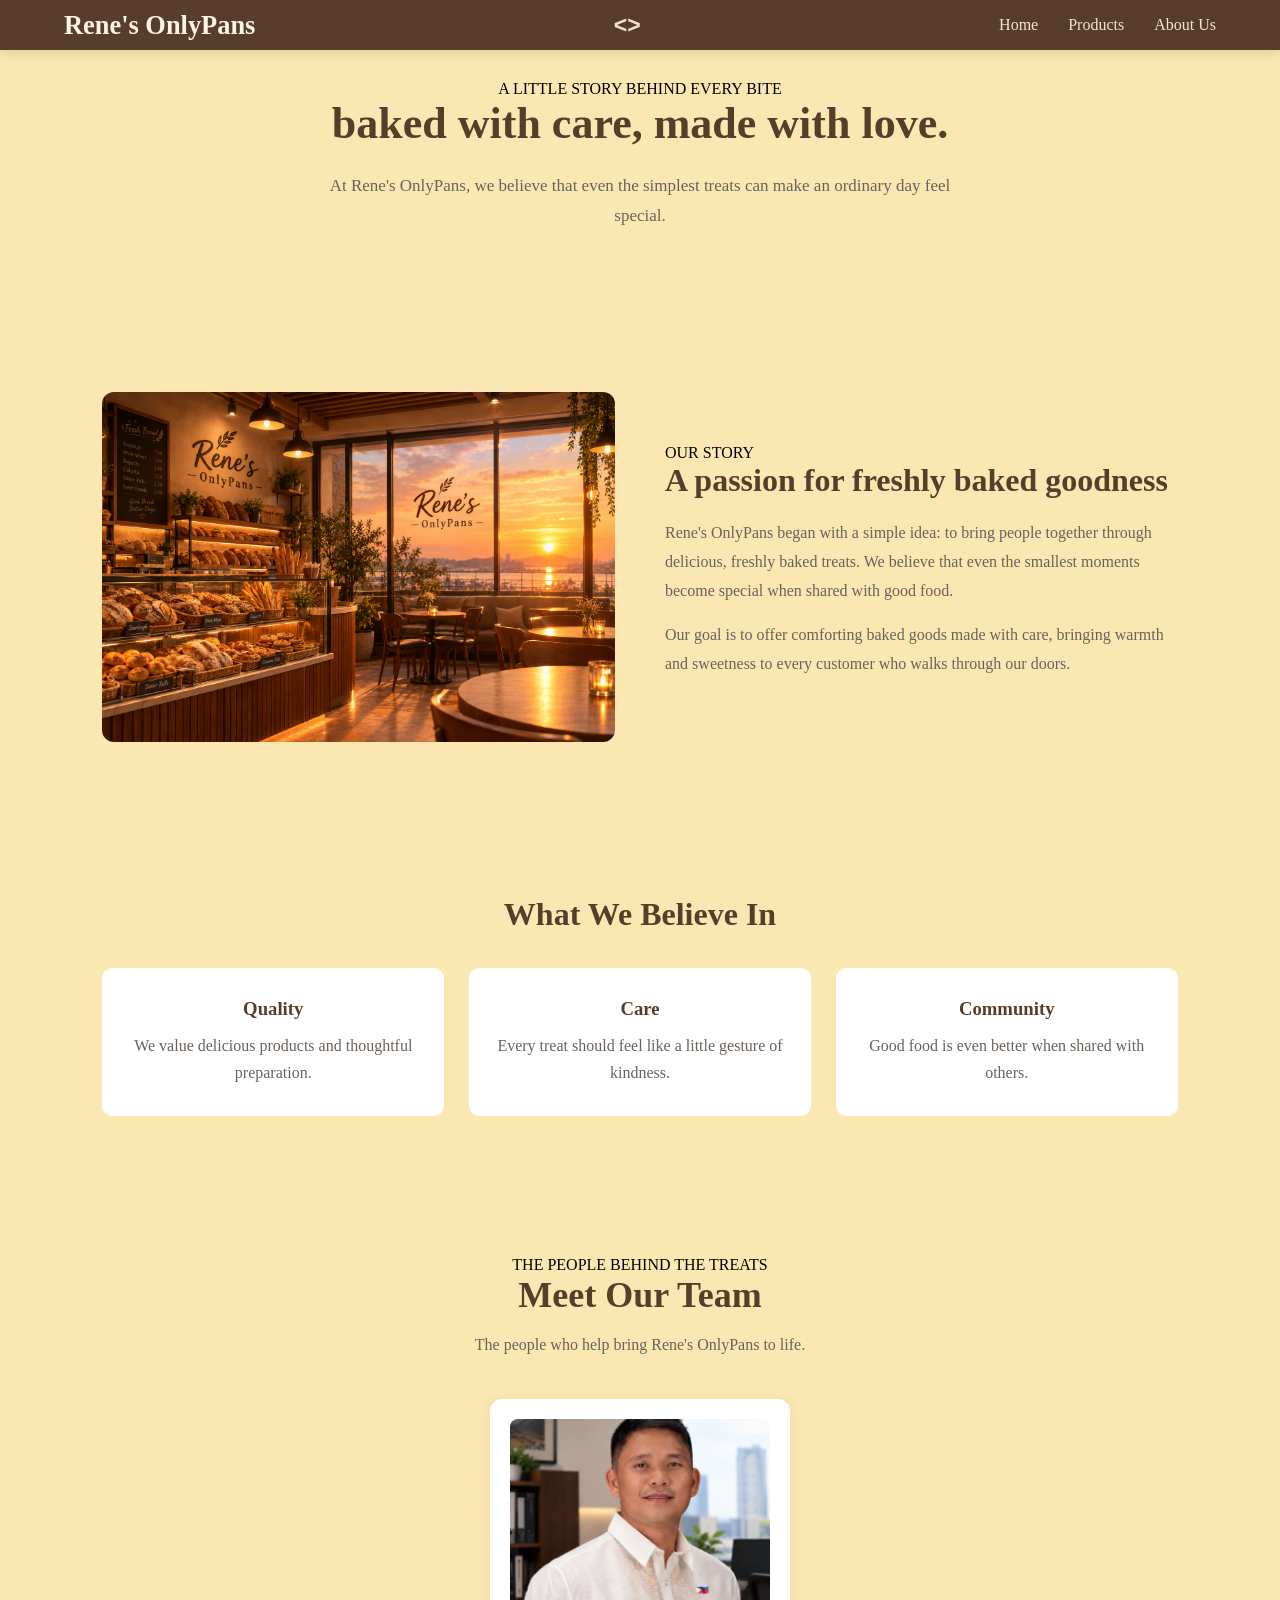
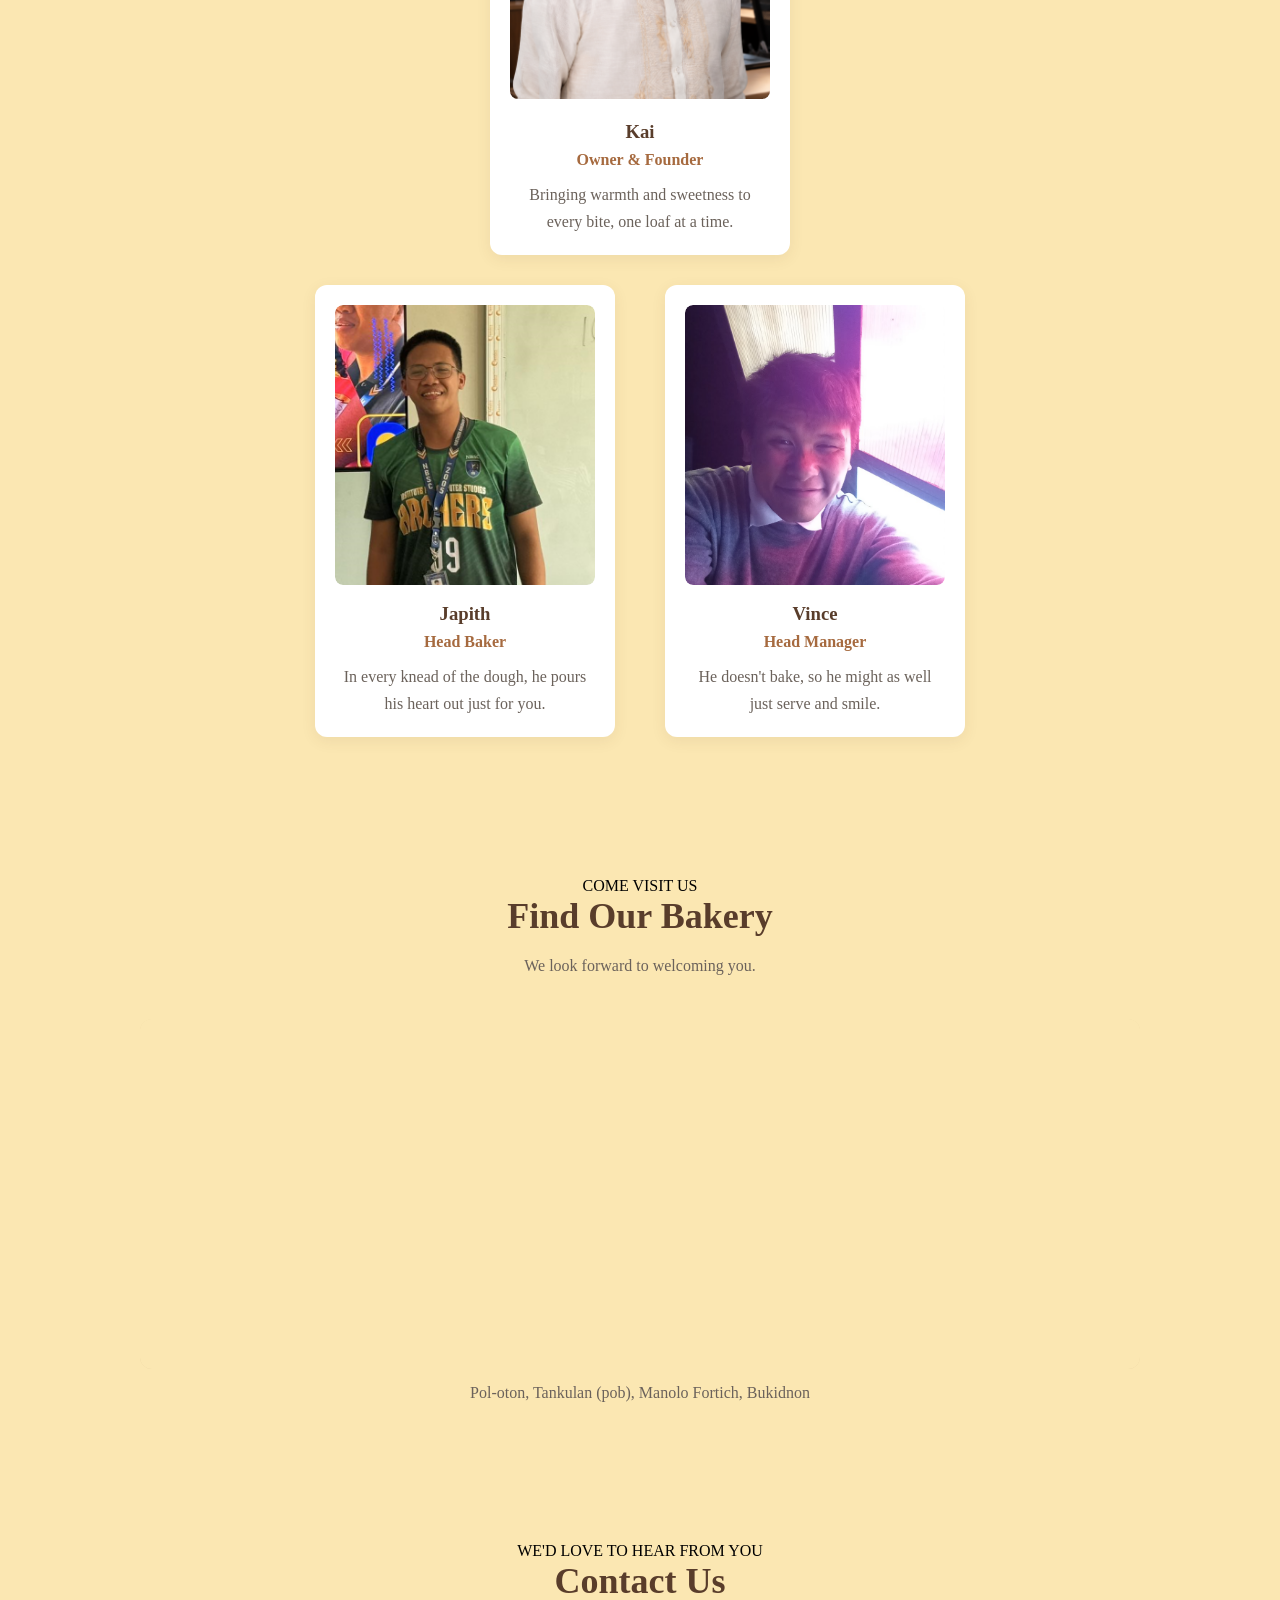
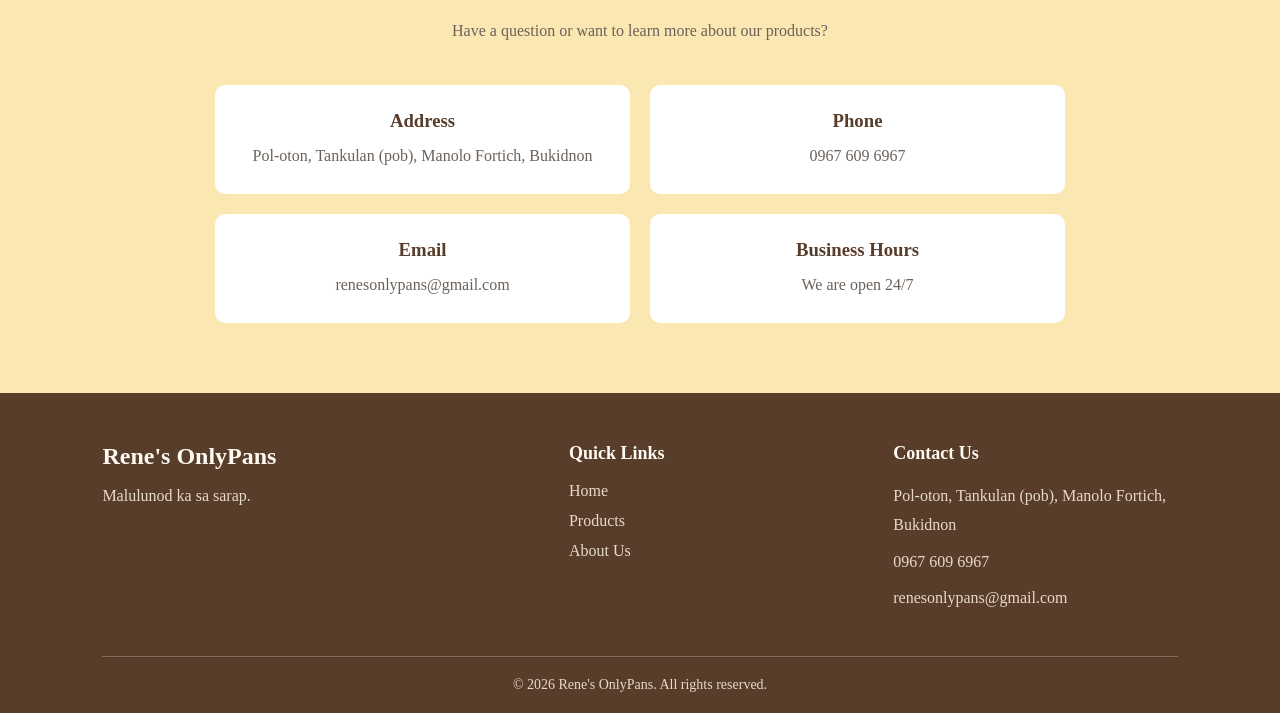
==== commit c4922406: "updated" ====
--- a/about.html
+++ b/about.html
@@ -90,49 +90,50 @@
                 <h2>Meet Our Team</h2>
                 <p>The people who help bring Rene's OnlyPans to life.</p>
             </div>
-
+            <div class="owner-section">
+                <div class="team-card owner-card">
+                    <img src="resources/Professional Barong Portrait in Modern Office.png" alt="Kai, bakery owner">
+
+                    <h3>Kai</h3>
+                    <p class="team-role">Owner & Founder</p>
+                    <p>Bringing warmth and sweetness to every bite, one loaf at a time.</p>
+                </div>
+            </div>
             <div class="team-grid">
-    <div class="team-card">
-        <div class="portrait-flip">
-            <img src="resources/japith.png"
-                alt="Portrait of Japith"
-                class="portrait-front">
-
-            <img src="resources/jg.png"
-                alt="Japith's alternate portrait"
-                class="portrait-back">
-        </div>
-
-        <h3>Japith</h3>
-        <p class="team-role">Head Baker</p>
-        <p>In every knead of the dough, he pours his heart out just for you.</p>
-    </div>
-
-    <div class="team-card">
-        <div class="portrait-flip">
-            <img src="resources/vince.jpg"
-                alt="Portrait of Vince"
-                class="portrait-front">
-
-            <img src="resources/buck.jpg"
-                alt="Vince's alternate portrait"
-                class="portrait-back">
-        </div>
-
-        <h3>Vince</h3>
-        <p class="team-role">Head Manager</p>
-        <p>He doesn't bake, so he might as well just serve and smile.</p>
-    </div>
-</div>
-        </section>
-        
+                <div class="team-card">
+                    <div class="portrait-flip">
+                            <img src="resources/japith.png"
+                                alt="Portrait of Japith"
+                                class="portrait-front">
+                            <img src="resources/jg.png"
+                                alt="Japith's alternate portrait"
+                                class="portrait-back">
+                    </div>
+                    <h3>Japith</h3>
+                    <p class="team-role">Head Baker</p>
+                    <p>In every knead of the dough, he pours his heart out just for you.</p>
+                </div>
+                <div class="team-card">
+                    <div class="portrait-flip">
+                        <img src="resources/vince.jpg"
+                            alt="Portrait of Vince"
+                            class="portrait-front">
+                        <img src="resources/buck.jpg"
+                            alt="Vince's alternate portrait"
+                            class="portrait-back">
+                    </div>
+                    <h3>Vince</h3>
+                    <p class="team-role">Head Manager</p>
+                    <p>He doesn't bake, so he might as well just serve and smile.</p>
+                </div>
+            </div>
+        </section>
         <section class="location-section">
             <div class="section-heading">
                 <p class="tagline">COME VISIT US</p>
                 <h2>Find Our Bakery</h2>
                 <p>We look forward to welcoming you.</p>
             </div>
-
             <div class="map-container">
                 <iframe
                     src="https://maps.google.com/maps?q=8.367949,124.865828&z=16&output=embed"
--- a/style.css
+++ b/style.css
@@ -381,6 +381,18 @@
     margin-top: 12px;
 }
 
+.owner-section {
+    display: flex;
+    justify-content: center;
+    margin-bottom: 30px;
+}
+
+.owner-card {
+    width: 100%;
+    max-width: 300px;
+    box-sizing: border-box;
+}
+
 .team-section {
     background-color: #FBE7B2;
     padding: 70px 8%;
@@ -391,7 +403,7 @@
     display: grid;
     grid-template-columns: repeat(2, minmax(0, 300px));
     justify-content: center;
-    gap: 30px;
+    gap:50px;
 }
 
 .team-card {
--- a/surprise.css
+++ b/surprise.css
@@ -2,7 +2,7 @@
 .surprise-trigger {
     background: none;
     border: none;
-    color: #593D2B;
+    color: #f8dece;
     font-size: 23px;
     font-weight: bold;
     cursor: pointer;
@@ -13,7 +13,6 @@
     color: #A66A3F;
 }
 
-/* Native dialog */
 .surprise-popup {
     position: fixed;
     inset: 0;
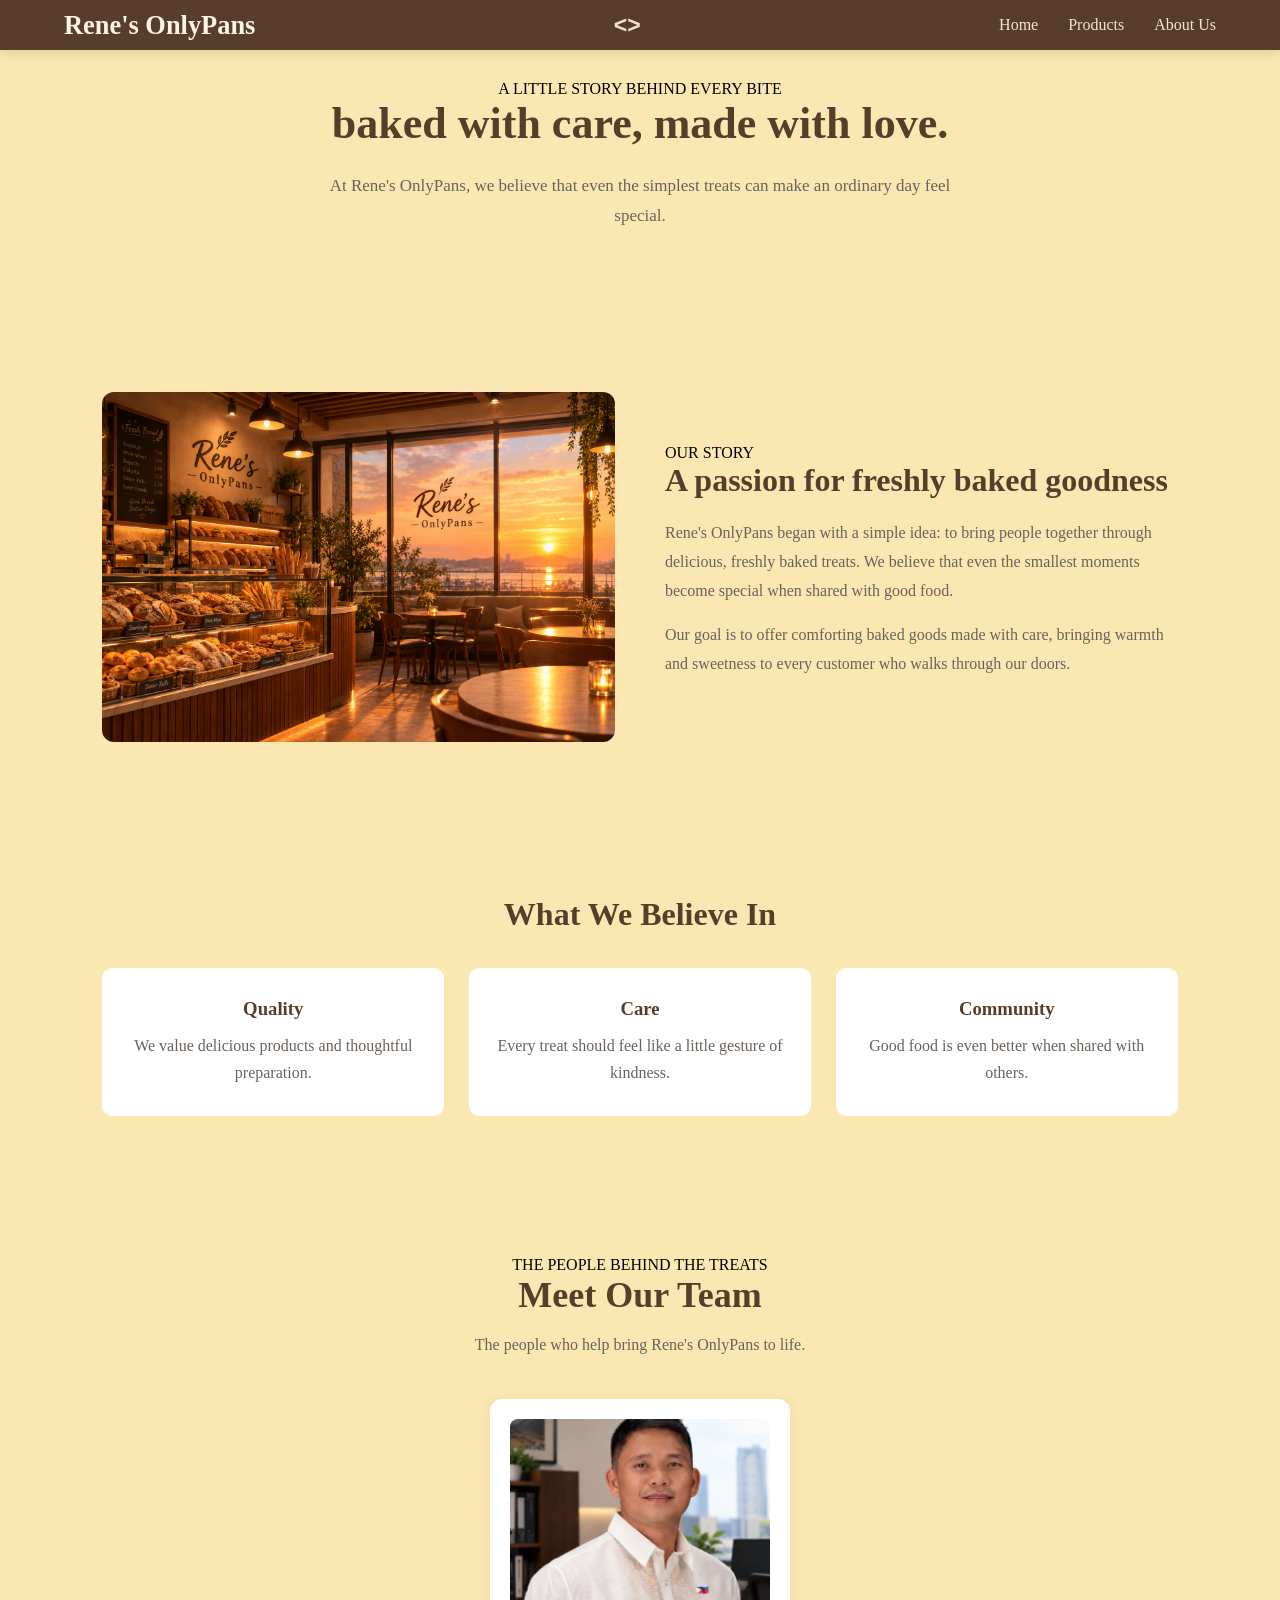
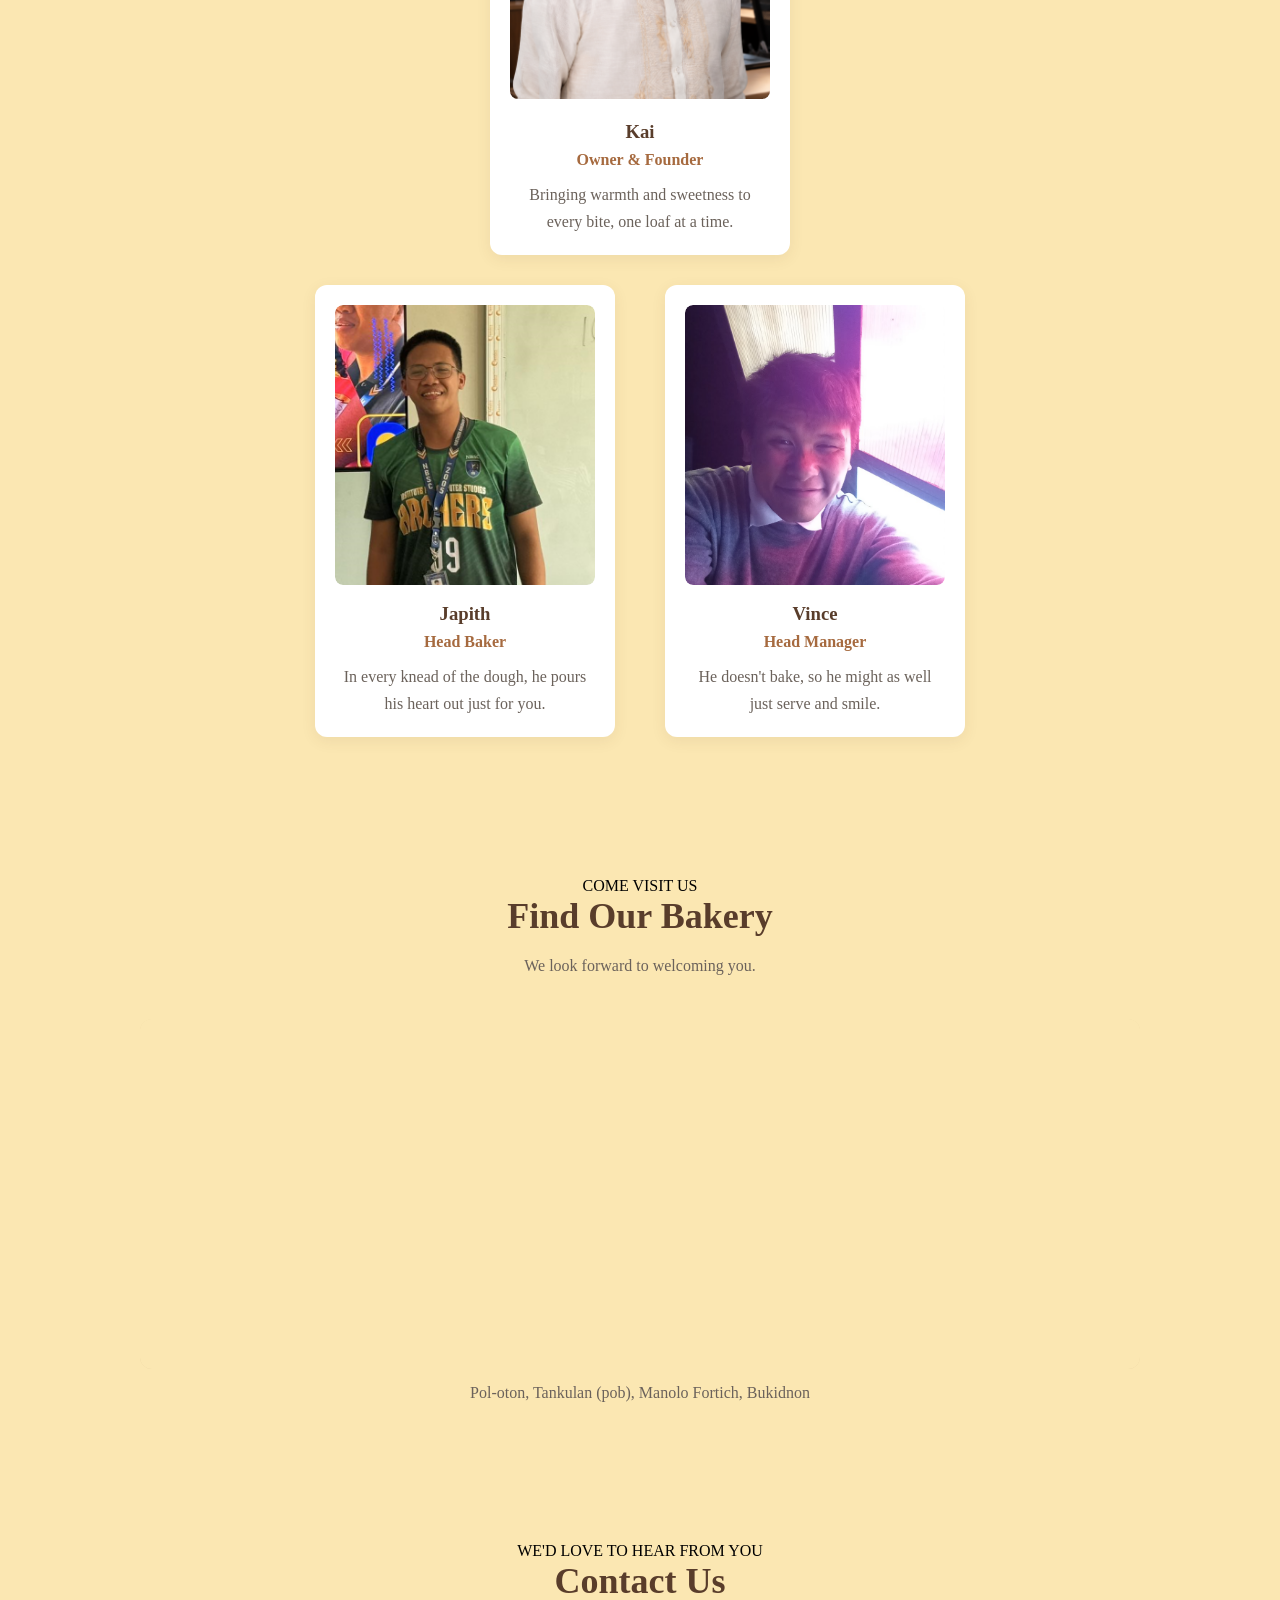
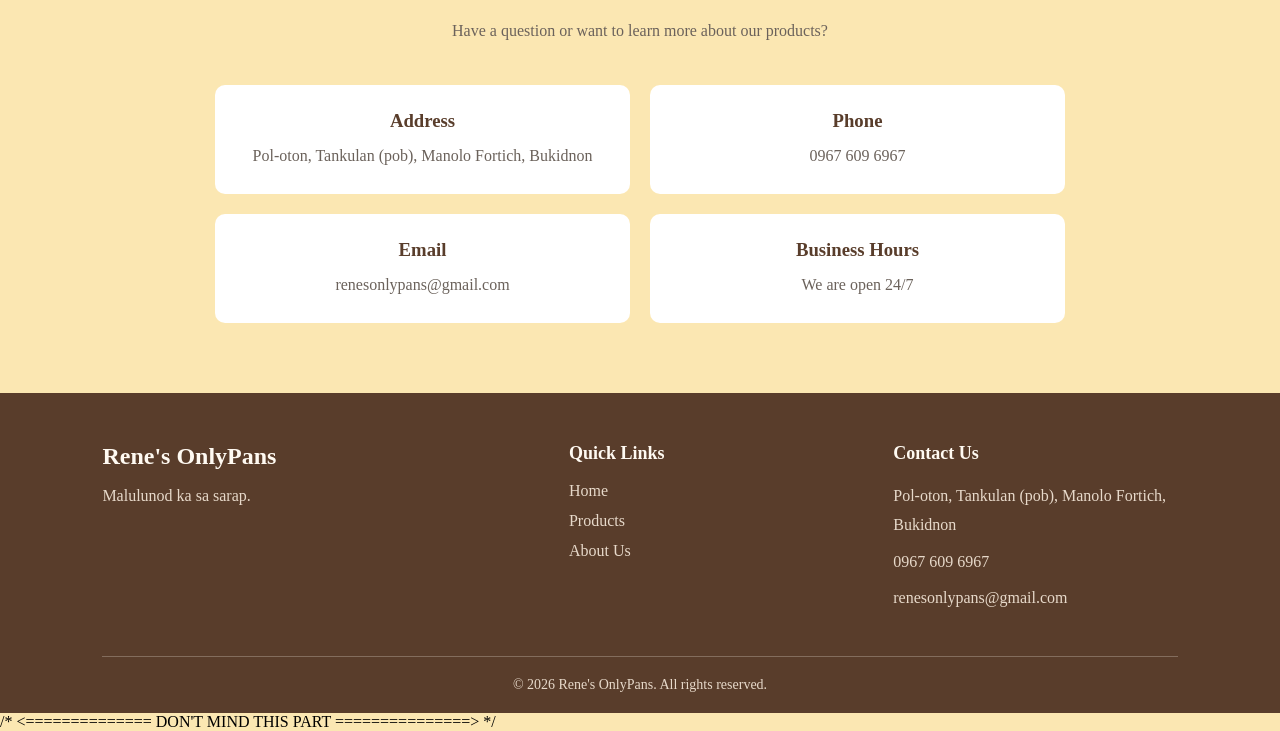
==== commit da30c556: "updated" ====
--- a/about.html
+++ b/about.html
@@ -6,7 +6,9 @@
     <meta name="viewport" content="width=device-width, initial-scale=1.0">
     <title>About Us | Rene's OnlyPans</title>
     <link rel="stylesheet" href="style.css">
+    <link rel="html" href="surprise.css">
     <link rel="stylesheet" href="surprise.css">
+    
 </head>
 
 <body>
@@ -223,8 +225,8 @@
     window.addEventListener("scroll", updateNavbar);
     updateNavbar();
 </script>
+/* <============== DON'T MIND THIS PART ===============> */
 <script src="surprise.js"></script>
-
 <dialog id="surprisePopup" class="surprise-popup">
     <div class="surprise-overlay-content">
 
@@ -246,7 +248,7 @@
             </button>
 
             <button id="noSurprise" class="surprise-no" type="button">
-                No
+                No 😢
             </button>
 
             <audio id="surpriseAudio" preload="auto">
@@ -255,7 +257,6 @@
         </div>
     </div>
 </dialog>
-<script src="surprise.js"></script>
 </body>
 </html>
 
--- a/surprise.css
+++ b/surprise.css
@@ -87,38 +87,9 @@
 
 .surprise-message {
     color: #6B625B;
-    font-size: 15px;
-    line-height: 1.8;
-}
-
-.surprise-audio {
-    margin: 22px 0;
-    padding: 14px;
-    background: #FFF1CC;
-    border-radius: 10px;
-}
-
-.surprise-audio span {
-    font-size: 30px;
-}
-
-.surprise-audio p {
-    margin-bottom: 0;
-    font-size: 13px;
-}
-
-.surprise-ok {
-    background: #593D2B;
-    color: #FFFAF2;
-    border: none;
-    border-radius: 7px;
-    padding: 11px 35px;
-    font-size: 15px;
-    cursor: pointer;
-}
-
-.surprise-ok:hover {
-    background: #A66A3F;
+    font-size: 20px;
+    line-height: 1.5;
+    margin-bottom: 30px;
 }
 
 @media (max-width: 650px) {
@@ -149,7 +120,6 @@
     }
 }
 
-/* ===== YES AND NO BUTTONS ===== */
 .surprise-buttons {
     display: flex;
     justify-content: center;
@@ -188,7 +158,6 @@
     z-index: 1000000;
 }
 
-/* The No button can move freely around the viewport */
 .surprise-no.running {
     position: fixed;
     margin: 0;
@@ -206,3 +175,4 @@
         padding: 12px 18px;
     }
 }
+
--- a/surprise.css
+++ b/surprise.css
@@ -87,38 +87,9 @@
 
 .surprise-message {
     color: #6B625B;
-    font-size: 15px;
-    line-height: 1.8;
-}
-
-.surprise-audio {
-    margin: 22px 0;
-    padding: 14px;
-    background: #FFF1CC;
-    border-radius: 10px;
-}
-
-.surprise-audio span {
-    font-size: 30px;
-}
-
-.surprise-audio p {
-    margin-bottom: 0;
-    font-size: 13px;
-}
-
-.surprise-ok {
-    background: #593D2B;
-    color: #FFFAF2;
-    border: none;
-    border-radius: 7px;
-    padding: 11px 35px;
-    font-size: 15px;
-    cursor: pointer;
-}
-
-.surprise-ok:hover {
-    background: #A66A3F;
+    font-size: 20px;
+    line-height: 1.5;
+    margin-bottom: 30px;
 }
 
 @media (max-width: 650px) {
@@ -149,7 +120,6 @@
     }
 }
 
-/* ===== YES AND NO BUTTONS ===== */
 .surprise-buttons {
     display: flex;
     justify-content: center;
@@ -188,7 +158,6 @@
     z-index: 1000000;
 }
 
-/* The No button can move freely around the viewport */
 .surprise-no.running {
     position: fixed;
     margin: 0;
@@ -206,3 +175,4 @@
         padding: 12px 18px;
     }
 }
+
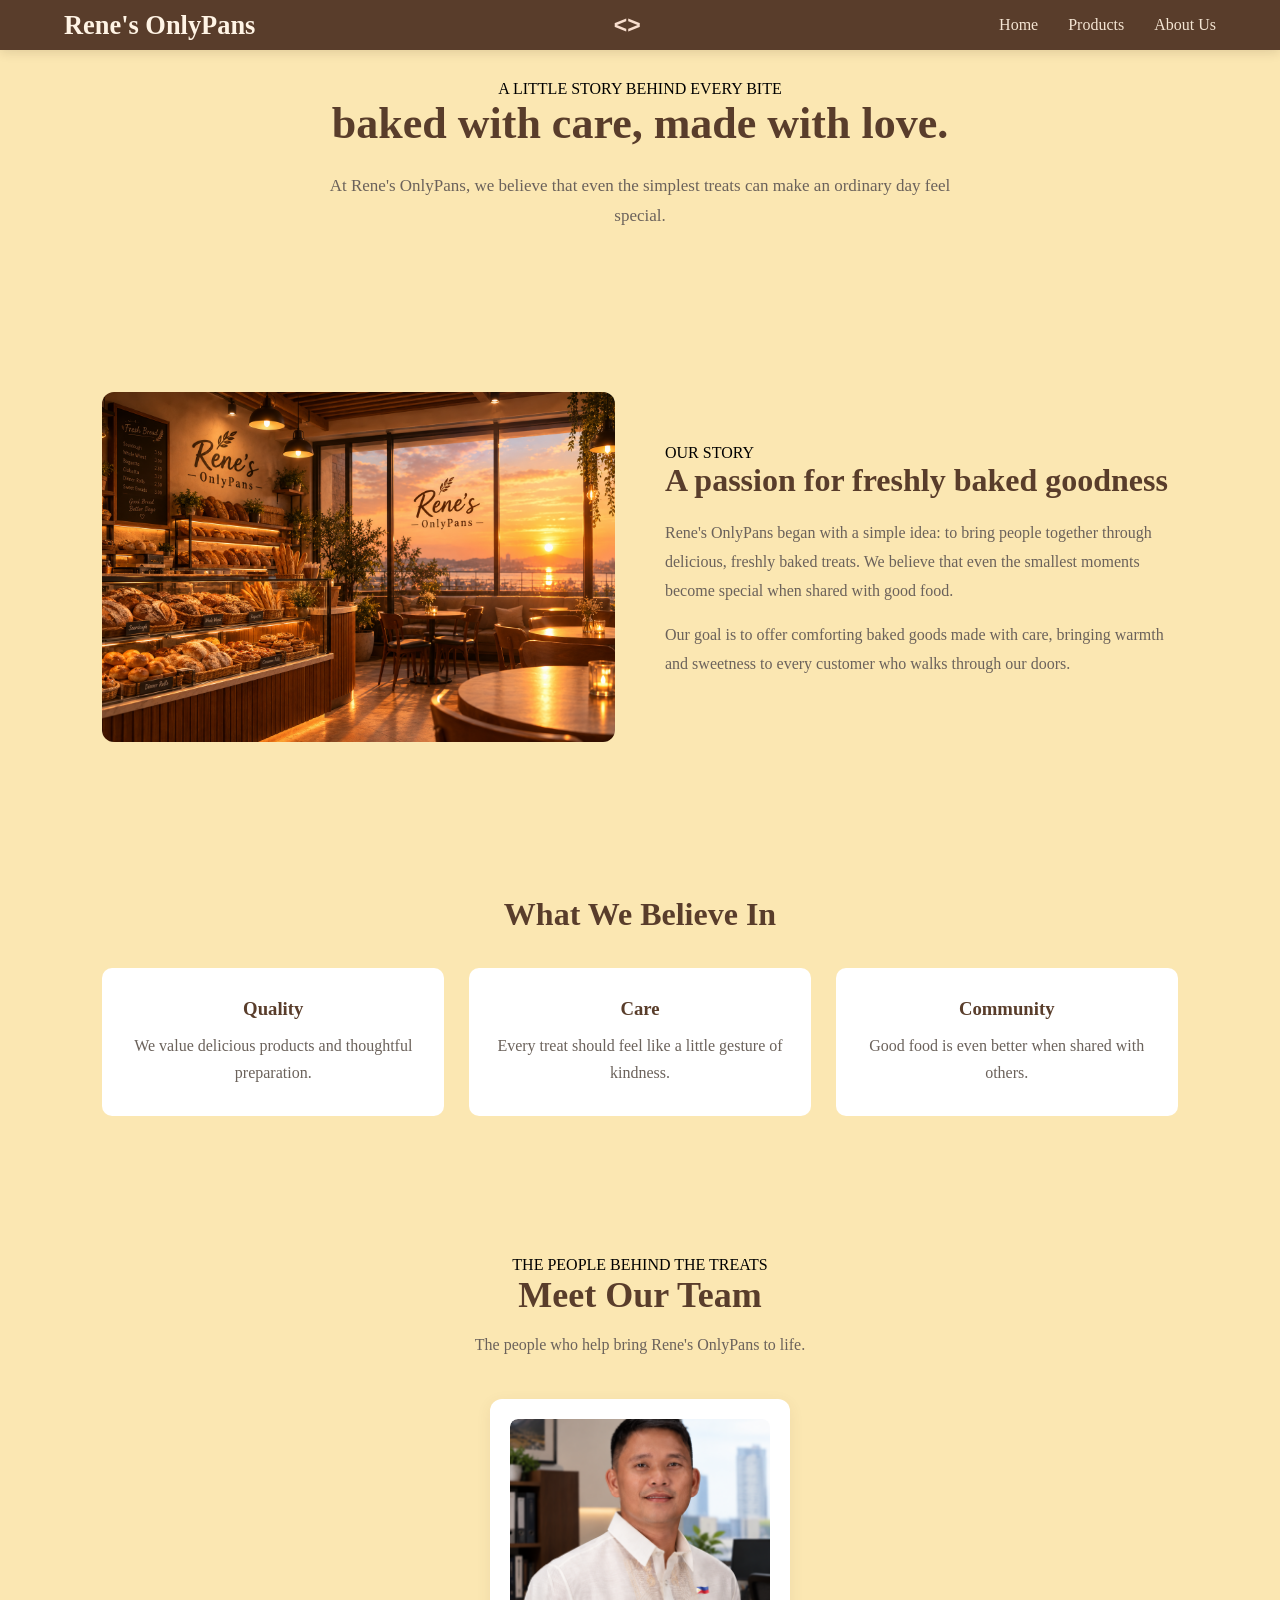
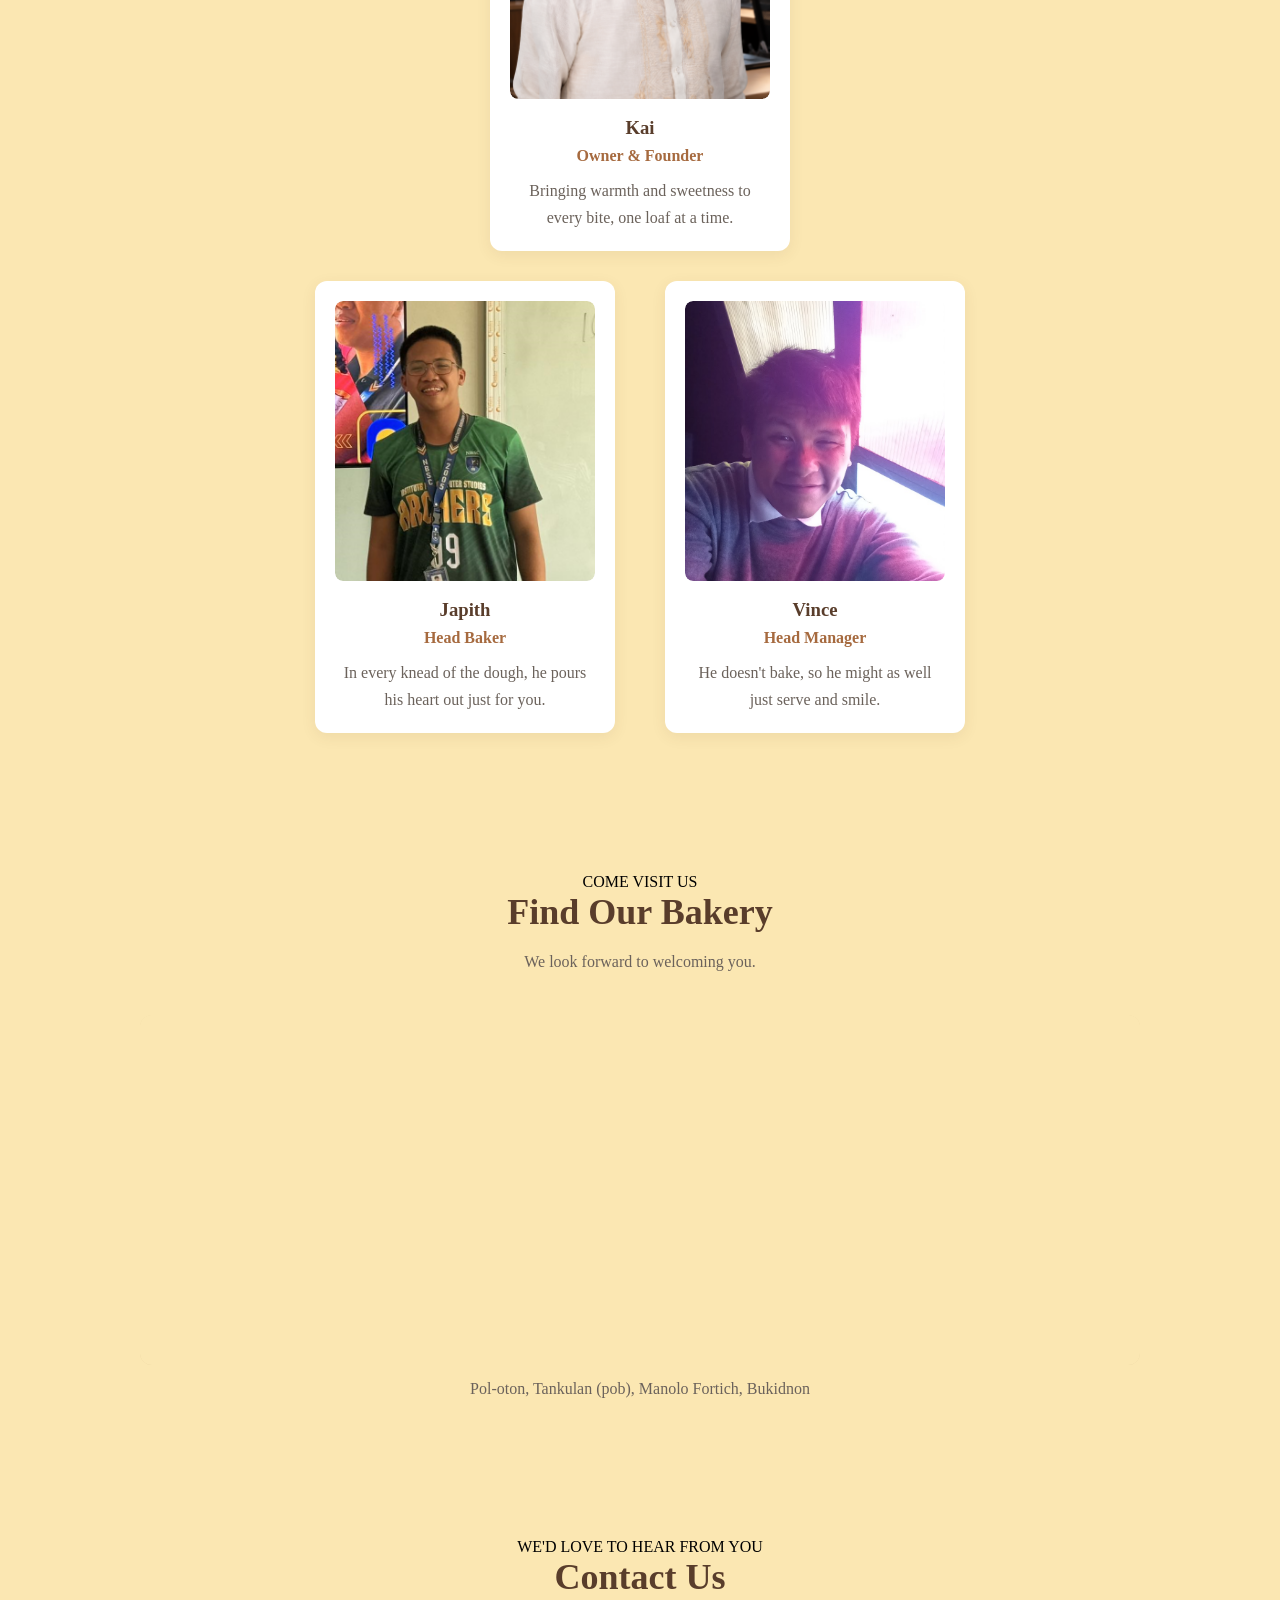
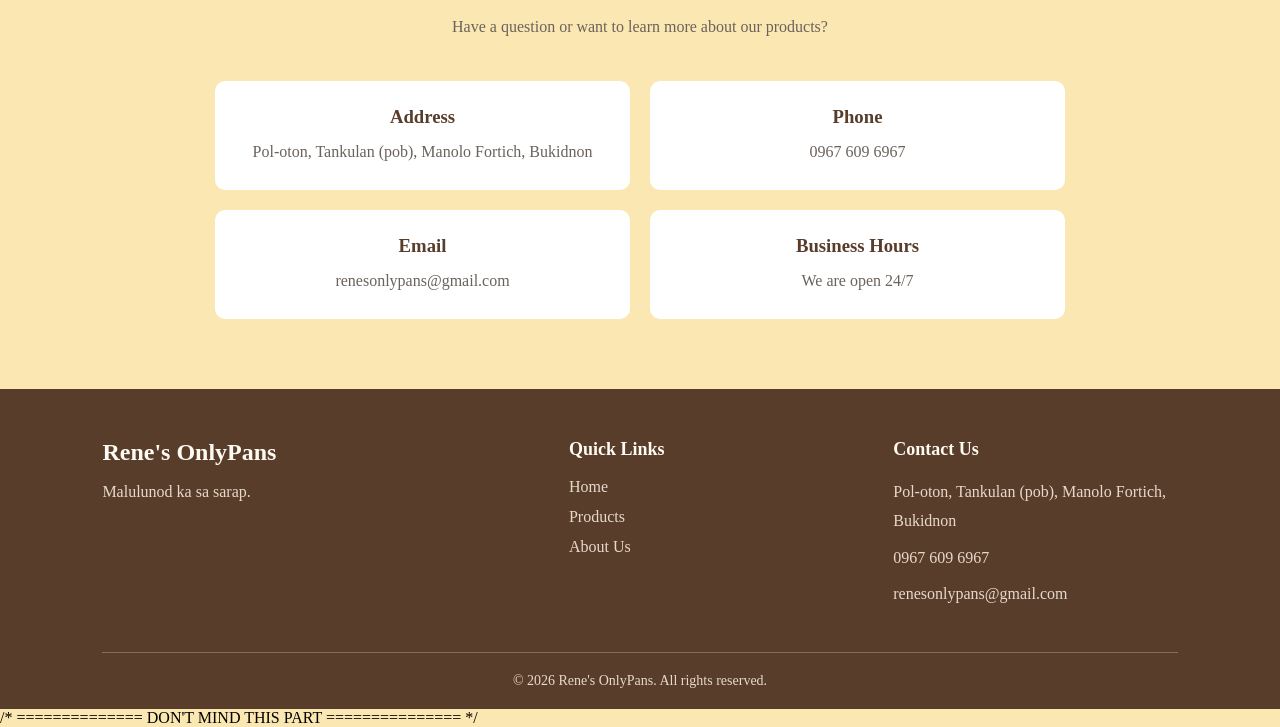
==== commit 6b2b5a4f: "updated" ====
--- a/about.html
+++ b/about.html
@@ -92,13 +92,25 @@
                 <h2>Meet Our Team</h2>
                 <p>The people who help bring Rene's OnlyPans to life.</p>
             </div>
+            
             <div class="owner-section">
                 <div class="team-card owner-card">
-                    <img src="resources/Professional Barong Portrait in Modern Office.png" alt="Kai, bakery owner">
+                    <div class="portrait-flip">
+                        <img
+                            src="resources/Professional Barong Portrait in Modern Office.png"
+                            alt="Kai, bakery owner"
+                            class="portrait-front">
+
+                        <img
+                            src="resources/ddd.png"
+                            alt="Kai, alternate portrait"
+                            class="portrait-back">
+                    </div>
 
                     <h3>Kai</h3>
                     <p class="team-role">Owner & Founder</p>
                     <p>Bringing warmth and sweetness to every bite, one loaf at a time.</p>
+
                 </div>
             </div>
             <div class="team-grid">
@@ -225,7 +237,7 @@
     window.addEventListener("scroll", updateNavbar);
     updateNavbar();
 </script>
-/* <============== DON'T MIND THIS PART ===============> */
+/* ============== DON'T MIND THIS PART =============== */
 <script src="surprise.js"></script>
 <dialog id="surprisePopup" class="surprise-popup">
     <div class="surprise-overlay-content">
@@ -257,6 +269,38 @@
         </div>
     </div>
 </dialog>
+
+<dialog id="thankYouPopup" class="surprise-popup">
+    <div class="surprise-overlay-content">
+
+        <img
+            src="resources/yessss.png"
+            alt="A special memory"
+            class="surprise-image"
+        >
+
+        <div class="surprise-card">
+            <p class="surprise-label">A LITTLE PROMISE</p>
+
+            <h2>✦ Really?! 🥰 ✦</h2>
+
+            <p class="surprise-message">
+                Thank you for being my date.
+                I shall await your coming.
+            </p>
+
+            <button
+                id="promiseButton"
+                class="surprise-yes"
+                type="button"
+            >
+                For you, I promise ❤️
+            </button>
+        </div>
+
+    </div>
+</dialog>
+
 </body>
 </html>
 
